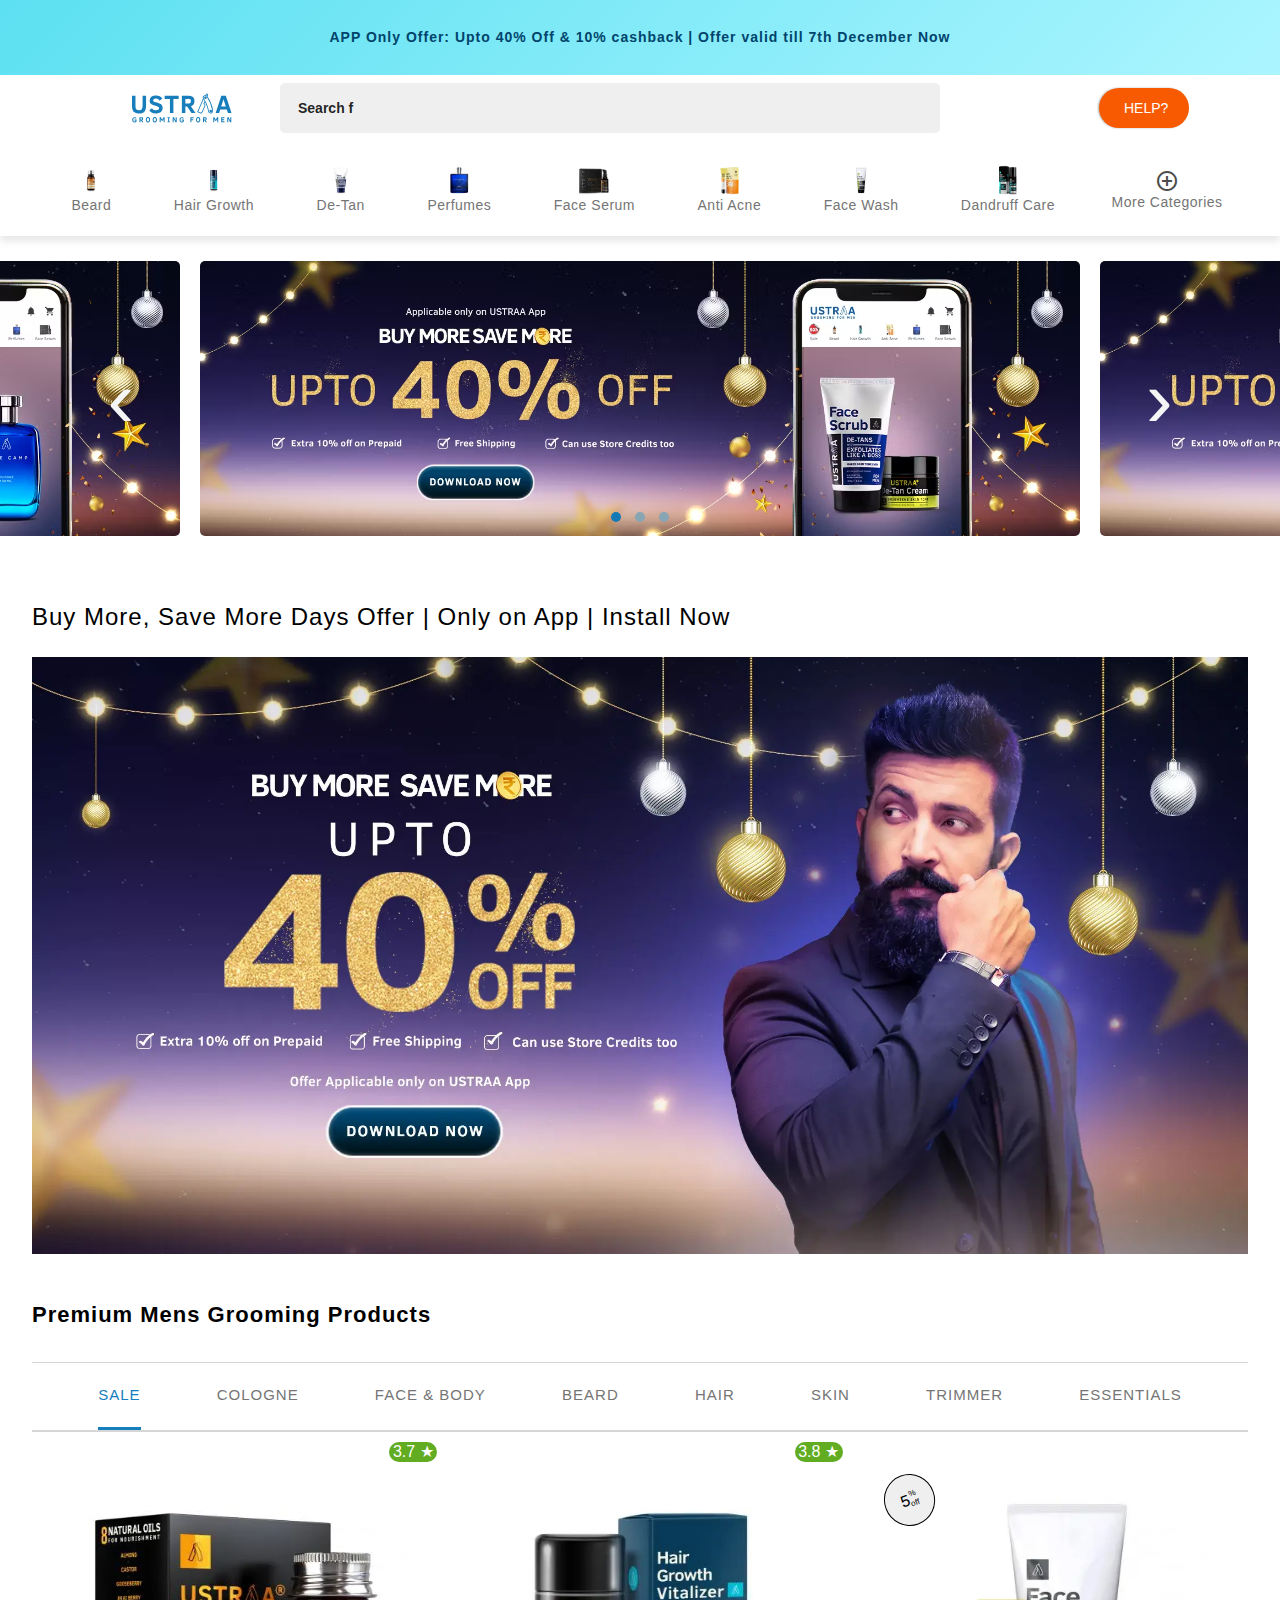
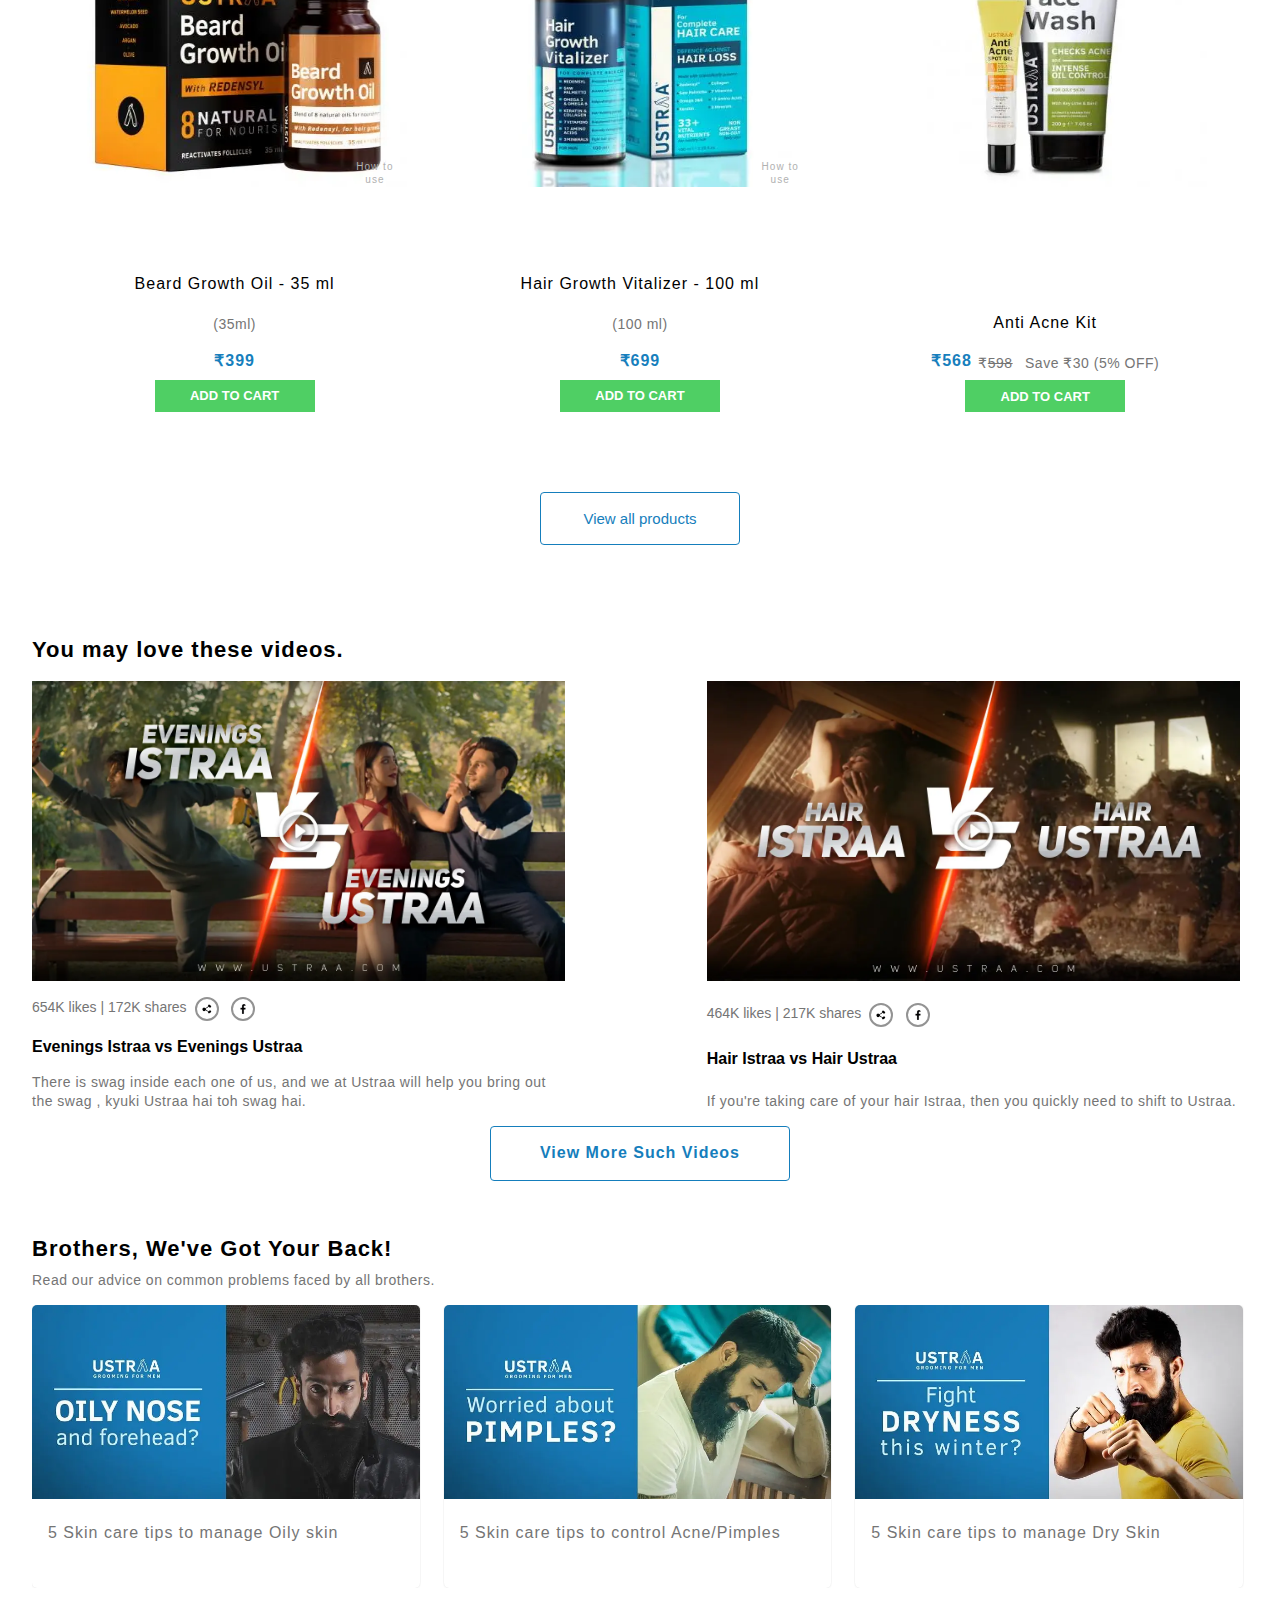
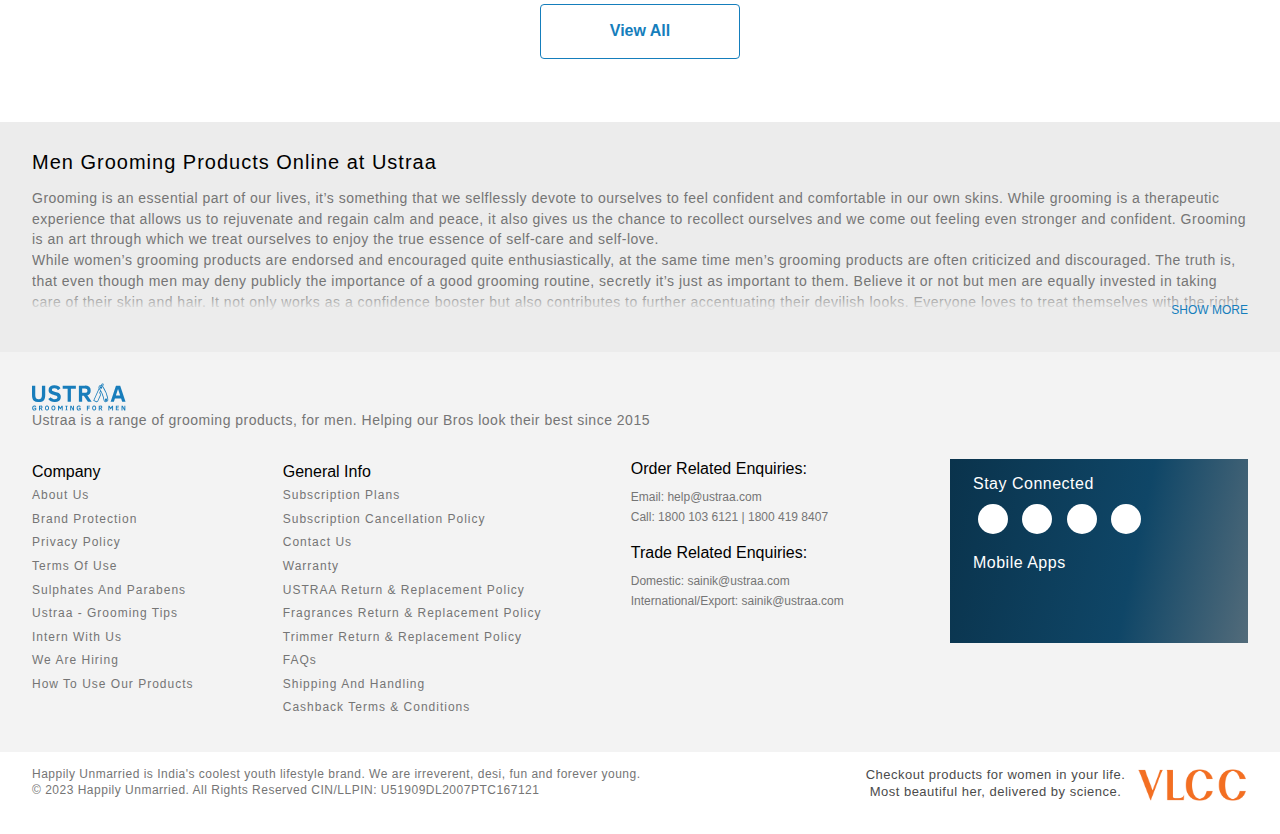
==== index.html @ f22606be "first commit" ====
<!DOCTYPE html>
<html lang="en">

<head>
  <meta charset="UTF-8">
  <meta name="viewport" content="width=device-width, initial-scale=1.0">
  <link rel="stylesheet" href="./dist/output.css">
  <link rel="stylesheet" href="./src/input.css">
  <!-- TITLE -->
  <title>Men's Grooming Products - Beauty Products For Guys Online in India | Ustraa</title>

  <!-- GOOGLE ICONS -->
  <link rel="stylesheet"
    href="https://fonts.googleapis.com/css2?family=Material+Symbols+Outlined:opsz,wght,FILL,GRAD@24,400,1,0" />
  <link href="https://fonts.googleapis.com/icon?family=Material+Icons" rel="stylesheet">
  <link rel="preconnect" href="https://fonts.googleapis.com">
  <link rel="preconnect" href="https://fonts.gstatic.com" crossorigin>
  <!-- OTHER ICONS -->
  <link rel="stylesheet" href="https://cdnjs.cloudflare.com/ajax/libs/font-awesome/6.5.1/css/all.min.css"
    integrity="sha512-DTOQO9RWCH3ppGqcWaEA1BIZOC6xxalwEsw9c2QQeAIftl+Vegovlnee1c9QX4TctnWMn13TZye+giMm8e2LwA=="
    crossorigin="anonymous" referrerpolicy="no-referrer" />
  <link href="https://fonts.googleapis.com/icon?family=Material+Icons" rel="stylesheet" />

  <!-- GOOGLE FONTS -->
  <link
    href="https://fonts.googleapis.com/css2?family=Inter:wght@200;400&family=Kdam+Thmor+Pro&family=Roboto+Slab&display=swap"
    rel="stylesheet">
  <link rel="stylesheet"
    href="https://fonts.googleapis.com/css2?family=Material+Symbols+Outlined:opsz,wght,FILL,GRAD@24,400,1,0" />

  <!-- Animate CDN -->
  <link rel="stylesheet" href="https://cdnjs.cloudflare.com/ajax/libs/animate.css/4.1.1/animate.min.css" />
  <script src="https://unpkg.com/aos@2.3.1/dist/aos.js"></script>

  <!-- TAILWIND CDN -->
  <script src="https://cdn.tailwindcss.com"></script>

  <!-- OWL CAROUSEL CDN -->
  <link rel="stylesheet" href="https://cdnjs.cloudflare.com/ajax/libs/OwlCarousel2/2.3.4/assets/owl.carousel.min.css"
    integrity="sha512-tS3S5qG0BlhnQROyJXvNjeEM4UpMXHrQfTGmbQ1gKmelCxlSEBUaxhRBj/EFTzpbP4RVSrpEikbmdJobCvhE3g=="
    crossorigin="anonymous" referrerpolicy="no-referrer" />
  <link rel="stylesheet"
    href="https://cdnjs.cloudflare.com/ajax/libs/OwlCarousel2/2.3.4/assets/owl.theme.default.min.css"
    integrity="sha512-sMXtMNL1zRzolHYKEujM2AqCLUR9F2C4/05cdbxjjLSRvMQIciEPCQZo++nk7go3BtSuK9kfa/s+a4f4i5pLkw=="
    crossorigin="anonymous" referrerpolicy="no-referrer" />

  <!-- SCRIPT FOR SEARCHBAR TYPING EFFECT -->
  <script src="./js/ruchika_script.js"></script>

  <!-- Ruchika NavBar CSS -->
  <link rel="stylesheet" href="ruchika-search.css">

  <!-- Mohammed CSS -->
  <link rel="stylesheet" href="css/ustraa_mohammed.css">

  <!-- Surbhi CSS -->
  <link rel="stylesheet" href="surbhi/surbhi-style.css">

  <!-- Ruchika CSS -->
  <link rel="stylesheet" href="css/ruchika.css">


  <!-- RUCHIKA SEARCHBAR SCRIPT -->
  <script src="ruchika_script.js"></script>
  <style>
    html {
      scroll-behavior: smooth;
      overflow-y: auto;
      overflow-x: hidden;
      -ms-overflow-style: none;
      /* Internet Explorer 10+ */
      scrollbar-width: none;
    }

    html::-webkit-scrollbar {
      display: none;
      /* Safari and Chrome */
    }

    /* body {
      font-family: 'Clear Sans', 'Helvetica Neue', Helvetica, Arial, sans-serif;
      font-family: 'Helvetica Neue', Helvetica, Arial, sans-serif !important;
      line-height: 1.3;
    }

    h1,
    h2,
    h3,
    a {
      letter-spacing: 1px !important;
    }

    p {
      font-size: 14px;
      color: #757575 !important;
      letter-spacing: 0.5px !important;
    }

    button,
    a {
      cursor: pointer !important;
    }

    .container {
      max-width: 76em !important;
      margin: auto auto !important;
    } */

    section {
      padding: 15px 0 !important;
      /* min-height: 18.75em !important; */
    }

    footer {
      background-color: #f3f3f3;
    }
  </style>
</head>

<body>

  <!-- TOP BLUE SECTION -->
  <header class="blue-section sticky top-0 z-50">
    <div class="blue-sec-part-1">
      <a href="https://play.google.com/store/apps/details?id=com.happilyunmarried.hum&showAllReviews=true&pli=1"
        target="_blank">
        APP Only Offer: Upto 40% Off & 10% cashback | Offer valid till 7th December Now
      </a>
    </div>

    <!-- RUCHIKA INPUT SearchBar -->
    <div class="searchbar">
      <div class="searchbar_center">
        <div class="menuAndLogo">
          <i class="ruchi_hamburger fa-solid fa-bars"></i>
          <img src="images/USTRAA-logo.svg" alt="" width="100px">
        </div>

        <div class="input-search-max search center">
          <form class="desktop_search" action="">
            <div class="search_input_group">
              <i class="fa-solid fa-magnifying-glass"></i>
              <input class="search_input_box" type="search" placeholder="">
            </div>
          </form>
        </div>

        <div class="icons_right">
          <i class="fa-solid fa-cart-shopping"></i>
          <i class="fa-solid fa-circle-user"></i>
          <button class="helpBtn min-none">HELP?</button>
          <i class="fa-solid fa-bell"></i>
        </div>
      </div>
    </div>

  </header>

  <!-- MOHAMMED TOP NAVBAR -->
  <section class="top-navbar" style="border: none; box-shadow: 0px 5px 8px rgba(0, 0, 0, 0.1);">
    <div class="top-navbar-container">
      <!-- NAV BOX 1 -->
      <button class="top-nav-btn">
        <a href="prateek1-beard.html">
          <img src="images/icon-bg/top-nav-icon-1.webp" alt="" width="30px" height="30px">
          <p>Beard</p>
        </a>
      </button>
      <!-- NAV BOX 2 -->
      <button class="top-nav-btn">
        <a href="#">
          <img src="images/icon-bg/top-nav-icon-2.webp" alt="" width="30px" height="30px">
          <p>Hair Growth</p>
        </a>
      </button>
      <!-- NAV BOX 3 -->
      <button class="top-nav-btn">
        <a href="#">
          <img src="images/icon-bg/top-nav-icon-3.webp" alt="" width="30px" height="30px">
          <p>De-Tan</p>
        </a>
      </button>
      <!-- NAV BOX 4 -->
      <button class="top-nav-btn">
        <a href="#">
          <img src="images/icon-bg/top-nav-icon-4.png" alt="" width="30px" height="30px" class="">
          <p>Perfumes</p>
        </a>
      </button>
      <!-- NAV BOX 5 -->
      <button class="top-nav-btn">
        <a href="#">
          <img src="images/icon-bg/top-nav-icon-5.webp" alt="" width="30px" height="30px" class="">
          <p>Face Serum</p>
        </a>
      </button>
      <!-- NAV BOX 6 -->
      <button class="top-nav-btn">
        <a href="#">
          <img src="images/icon-bg/top-nav-icon-6.png" alt="" width="30px" height="30px" class="">
          <p>Anti Acne</p>
        </a>
      </button>
      <!-- NAV BOX 7 -->
      <button class="top-nav-btn">
        <a href="prateek2-faceWash.html">
          <img src="images/icon-bg/top-nav-icon-7.webp" alt="" width="30px" height="30px" class="">
          <p>Face Wash</p>
        </a>
      </button>
      <!-- NAV BOX 8 -->
      <button class="top-nav-btn">
        <a href="prateek3-dandruff.html">
          <img src="images/icon-bg/top-nav-icon-8.png" alt="" width="30px" height="30px" class="">
          <p>Dandruff Care</p>
        </a>
      </button>
      <!-- NAV BOX 9 -->
      <div class="top-nav-btn">
        <span class="material-symbols-outlined" style="color: #4d4d4d !important;">
          add_circle
        </span>
        <p class="top-nav-more text-center">More Categories</p>
      </div>
    </div>

  </section>

  <!-- RUCHIKA SLIDER SECTION -->
  <section class="slider_outer_container">
    <div class="owl-carousel owl-theme owl-loaded">
      <div class="owl-stage-outer">
        <div class="owl-stage">
          <div class="owl-item"><a href="offer.html"><img id="home_slide1" src="assets/desktop-banner-1.png" alt=""></a>
          </div>
          <div class="owl-item"><a href="offer.html"><img id="home_slide2" src="assets/desktop-banner-2.png" alt=""></a>
          </div>
          <div class="owl-item"><a href="offer.html"><img id="home_slide3" src="assets/desktop-banner-3.png" alt=""></a>
          </div>
        </div>
      </div>
      <div class="owl-prev"></div>
      <div class="owl-next"></div>
    </div>
  </section>
  <!-- SLIDER SECTION ENDS -->

  <!-- MOHAMMED BUY MORE & SAVE MORE SECTION WITH IMAGE -->
  <section>
    <div class="container">
      <h2 class="text-left" style="font-size: 24px !important; font-weight: 500; padding: 25px 0px 25px 0px;">Buy More,
        Save More Days Offer | Only on App | Install Now</h2>
      <img src="images/background/web.middle-image.png" alt="" class="min-none">
      <img src="images/background/mustach-image-middle.png" alt="" class="large-none">
    </div>
  </section>
  <!-- MOHAMMED BUY MORE & SAVE MORE SECTION WITH IMAGE -->

  <!-- SURBHI SECTION STARTS -->
  <!-- SURBHI FLEX SECTION -->
  <header class="px-2 py-8">
    <div class="surbhi-herobar">
      <h1>Premium Mens Grooming Products</h1>
    </div>
  </header>

  <!-- SURBHI NAVBAR -->
  <div class="surbhi-nav">
    <div class="sn">
      <nav>
        <a class="main-sale" onclick="showContent('sale-content',this)">SALE</a>
        <a onclick="showContent('cologne-content',this)">COLOGNE</a>
        <a onclick="showContent('fandb-content',this)">FACE & BODY</a>
        <a onclick="showContent('beard-content',this)">BEARD</a>
        <a onclick="showContent('hair-content',this)">HAIR</a>
        <a onclick="showContent('skin-content',this)">SKIN</a>
        <a onclick="showContent('trimmer-content',this)">TRIMMER</a>
        <a onclick="showContent('essentials-content',this)">ESSENTIALS</a>
      </nav>
    </div>
  </div>

  <!-- SURBHI MIDDLE PRODUCTS BOXES STARTS -->
  <div id="sale-content" class="container-items active12">
    <div class="all-item-details">
      <div class="item-details">
        <div class="image-container">
          <button class="rating">3.7 &#9733;</button>
          <div class="img-flex">
            <div class="image">
              <img src="./surbhi/assets/Beard-growth.webp" alt="" />
            </div>
            <button class="you-tube-button button-div open-popup-btn" tabindex="0" type="button">
              <a href="#popup">
                <div>
                  <span
                    style="height: 100%; width: 100%; position: absolute; top: 0px; left: 0px; overflow: hidden; pointer-events: none; z-index: 1;">
                  </span><i class="fa-brands fa-youtube" style="color: #b1b1b1; font-size:20px" aria-hidden="true"></i>
                  <br />
                  <span class="icon-text">How to use</span>
                </div>
              </a>
            </button>
          </div>
        </div>
        <div class="image-detail-container">
          <div class="image-detail">
            <div>
              <a href="#beard">Beard Growth Oil - 35 ml</a>
            </div>
            <div>
              <div>
                <p>(35ml)</p>
              </div>
              <div>
                <h2>&#x20B9;399</h2>
              </div>
              <button>
                <span>ADD TO CART</span>
              </button>
            </div>
          </div>
        </div>
      </div>
      <div class="item-details">
        <div class="image-container">
          <button class="rating">3.8 &#9733;</button>
          <div class="img-flex">
            <div class="image">
              <img src="./surbhi/assets/vitalizer.webp" alt="" />
            </div>
            <button class="you-tube-button button-div open-popup-btn" tabindex="0" type="button">
              <a href="#vitalizer-popup">
                <div>
                  <span
                    style="height: 100%; width: 100%; position: absolute; top: 0px; left: 0px; overflow: hidden; pointer-events: none; z-index: 1;">
                  </span><i class="fa-brands fa-youtube" style="color: #b1b1b1; font-size:20px" aria-hidden="true"></i>
                  <br />
                  <span class="icon-text">How to use</span>
                </div>
              </a>
            </button>
          </div>
        </div>
        <div class="image-detail-container">
          <div class="image-detail">
            <div>
              <a href="#beard">Hair Growth Vitalizer - 100 ml</a>
            </div>
            <div>
              <div>
                <p>(100 ml)</p>
              </div>
              <div>
                <h2>&#x20B9;699</h2>
              </div>
              <button>
                <span>ADD TO CART</span>
              </button>
            </div>
          </div>
        </div>
      </div>
      <div class="item-details">
        <div class="image-container">
          <button class="rating" style="color: transparent; background-color: transparent;">;</button>
          <div class="img-flex" style="display: flex; flex-direction: column; height: 350px;">
            <button class="off-rate">
              <span style="display: flex;padding:10px 0;font-weight: 500; justify-content: center; "> 5 <span
                  style="font-size: 8px">&#37;<br /> off</span></span>
            </button>
            <div class="image" style="width: 80%;">
              <img src="./surbhi/assets/Face-wash.webp" alt="" />
            </div>
          </div>
        </div>
        <div class="image-detail-container">
          <div class="image-detail">
            <div>
              <div class="space">
                <div>
                  <a href="#beard">Anti Acne Kit</a>
                </div>
                <div class="offer-section">
                  <h2>&#x20B9;<span style="padding-right: 0.4rem;">568</span></h2>
                  <p>
                    &#x20B9;<span style="text-decoration: line-through">598</span>
                    <span style="padding-left: 0.5rem"> Save ₹30 (5% OFF)</span>
                  </p>
                </div>
              </div>
              <button>
                <span>ADD TO CART</span>
              </button>
            </div>
          </div>
        </div>
      </div>
    </div>
  </div>
  <div id="cologne-content" class="container-items ">
    <div class="all-item-details">
      <div class="item-details">
        <div class="image-container">
          <button class="rating">3.7 &#9733;</button>
          <div class="img-flex">
            <div class="image">
              <img src="./surbhi/assets/base-camp-cologne_image-1.jpg" alt="" />
            </div>
          </div>
        </div>
        <div class="image-detail-container">
          <div class="image-detail">
            <div>
              <a href="#beard">Base Camp Cologne - 100 ml - Perfume for Men</a>
            </div>
            <div>
              <div>
                <p>(100ml)</p>
              </div>
              <div>
                <h2>&#x20B9;899</h2>
              </div>
              <button>
                <span>ADD TO CART</span>
              </button>
            </div>
          </div>
        </div>
      </div>
      <div class="item-details">
        <div class="image-container">
          <button class="rating">3.8 &#9733;</button>
          <div class="img-flex">
            <div class="image">
              <img src="./surbhi/assets/base-camp-cologne_image-2.jpg" alt="" />
            </div>
          </div>
        </div>
        <div class="image-detail-container">
          <div class="image-detail">
            <div>
              <a href="#beard">Scuba Cologne - 100 ml - Perfume for Men</a>
            </div>
            <div>
              <div>
                <p>(100 ml)</p>
              </div>
              <div>
                <h2>&#x20B9;899</h2>
              </div>
              <button>
                <span>ADD TO CART</span>
              </button>
            </div>
          </div>
        </div>
      </div>
      <div class="item-details">
        <div class="image-container">
          <button class="rating">3.8 &#9733;</button>
          <div class="img-flex">
            <div class="image">
              <img src="./surbhi/assets/base-camp-cologne_image-3.jpg" alt="" />
            </div>
          </div>
        </div>
        <div class="image-detail-container">
          <div class="image-detail">
            <div>
              <a href="#beard">Ammunition Cologne - 100 ml - Perfume for Men</a>
            </div>
            <div>
              <div>
                <p>(100 ml)</p>
              </div>
              <div>
                <h2>&#x20B9;899</h2>
              </div>
              <button>
                <span>ADD TO CART</span>
              </button>
            </div>
          </div>
        </div>
      </div>
    </div>
  </div>
  <div id="fandb-content" class="container-items ">
    <div class="all-item-details">
      <div class="item-details">
        <div class="image-container">
          <button class="rating">3.7 &#9733;</button>
          <div class="img-flex">
            <div class="image">
              <img src="./surbhi/assets/fandb-1.jpg" alt="" />
            </div>
          </div>
        </div>
        <div class="image-detail-container">
          <div class="image-detail">
            <div>
              <a href="#beard">Anti-Acne Spot Gel with Neem & Vitamin B3 - 15ml</a>
            </div>
            <div>
              <div>
                <p>(15ml)</p>
              </div>
              <div>
                <h2>&#x20B9;199</h2>
              </div>
              <button>
                <span>ADD TO CART</span>
              </button>
            </div>
          </div>
        </div>
      </div>
      <div class="item-details">
        <div class="image-container">
          <button class="rating">3.8 &#9733;</button>
          <div class="img-flex">
            <div class="image">
              <img src="./surbhi/assets/fandb-2.jpg" alt="" />
            </div>
          </div>
        </div>
        <div class="image-detail-container">
          <div class="image-detail">
            <div>
              <a href="#beard">De-Tan Cream for Men</a>
            </div>
            <div>
              <div>
                <p>(50 gm)</p>
              </div>
              <div>
                <h2>&#x20B9;250</h2>
              </div>
              <button>
                <span>ADD TO CART</span>
              </button>
            </div>
          </div>
        </div>
      </div>
      <div class="item-details">
        <div class="image-container">
          <button class="rating">3.8 &#9733;</button>
          <div class="img-flex">
            <div class="image">
              <img src="./surbhi/assets/fandb-3.jpg" alt="" />
            </div>
          </div>
        </div>
        <div class="image-detail-container">
          <div class="image-detail">
            <div>
              <a href="#beard">Power Face Wash Energize and De-Tan - 200g</a>
            </div>
            <div>
              <div>
                <p>(200 gm)</p>
              </div>
              <div>
                <h2>&#x20B9;450</h2>
              </div>
              <button>
                <span>ADD TO CART</span>
              </button>
            </div>
          </div>
        </div>
      </div>
    </div>
  </div>
  <div id="beard-content" class="container-items ">
    <div class="all-item-details">
      <div class="item-details">
        <div class="image-container">
          <button class="rating">3.7 &#9733;</button>
          <div class="img-flex">
            <div class="image">
              <img src="./surbhi/assets/Beard-growth.webp" alt="" />
            </div>
            <button class="you-tube-button button-div open-popup-btn" tabindex="0" type="button">
              <a href="#popup">
                <div>
                  <span
                    style="height: 100%; width: 100%; position: absolute; top: 0px; left: 0px; overflow: hidden; pointer-events: none; z-index: 1;">
                  </span><i class="fa-brands fa-youtube" style="color: #b1b1b1; font-size:20px" aria-hidden="true"></i>
                  <br />
                  <span class="icon-text">How to use</span>
                </div>
              </a>
            </button>
          </div>
        </div>
        <div class="image-detail-container">
          <div class="image-detail">
            <div>
              <a href="#beard">Beard Growth Oil - 35 ml</a>
            </div>
            <div>
              <div>
                <p>(35ml)</p>
              </div>
              <div>
                <h2>&#x20B9;399</h2>
              </div>
              <button>
                <span>ADD TO CART</span>
              </button>
            </div>
          </div>
        </div>
      </div>
      <div class="item-details">
        <div class="image-container">
          <button class="rating">3.8 &#9733;</button>
          <div class="img-flex">
            <div class="image">
              <img src="./surbhi/assets/beard-2.jpg" alt="" />
            </div>
          </div>
        </div>
        <div class="image-detail-container">
          <div class="image-detail">
            <div>
              <a href="#beard">Beard Growth Oil- Advanced - 60 ml</a>
            </div>
            <div>
              <div>
                <p>(60 ml)</p>
              </div>
              <div>
                <h2>&#x20B9;699</h2>
              </div>
              <button>
                <span>ADD TO CART</span>
              </button>
            </div>
          </div>
        </div>
      </div>
      <div class="item-details">
        <div class="image-container">
          <button class="rating">3.8 &#9733;</button>
          <div class="img-flex">
            <div class="image">
              <img src="./surbhi/assets/beard-3.jpg" alt="" />
            </div>
            <button class="you-tube-button button-div open-popup-btn" tabindex="0" type="button">
              <a href="#softener">
                <div>
                  <span
                    style="height: 100%; width: 100%; position: absolute; top: 0px; left: 0px; overflow: hidden; pointer-events: none; z-index: 1;">
                  </span><i class="fa-brands fa-youtube" style="color: #b1b1b1; font-size:20px" aria-hidden="true"></i>
                  <br />
                  <span class="icon-text">How to use</span>
                </div>
              </a>
            </button>
          </div>
        </div>
        <div class="image-detail-container">
          <div class="image-detail">
            <div>
              <a href="#beard">Beard Softener Woody - 100g</a>
            </div>
            <div>
              <div>
                <p>(100 gm)</p>
              </div>
              <div>
                <h2>&#x20B9;450</h2>
              </div>
              <button>
                <span>ADD TO CART</span>
              </button>
            </div>
          </div>
        </div>
      </div>
    </div>
  </div>
  <div id="hair-content" class="container-items ">
    <div class="all-item-details">
      <div class="item-details">
        <div class="image-container">
          <button class="rating">3.7 &#9733;</button>
          <div class="img-flex">
            <div class="image">
              <img src="./surbhi/assets/vitalizer.webp" alt="" />
            </div>
            <button class="you-tube-button button-div open-popup-btn" tabindex="0" type="button">
              <a href="#vitalizer-popup">
                <div>
                  <span
                    style="height: 100%; width: 100%; position: absolute; top: 0px; left: 0px; overflow: hidden; pointer-events: none; z-index: 1;">
                  </span><i class="fa-brands fa-youtube" style="color: #b1b1b1; font-size:20px" aria-hidden="true"></i>
                  <br />
                  <span class="icon-text">How to use</span>
                </div>
              </a>
            </button>
          </div>
        </div>
        <div class="image-detail-container">
          <div class="image-detail">
            <div>
              <a href="#beard">Hair Growth Vitalizer - 100 ml</a>
            </div>
            <div>
              <div>
                <p>(35ml)</p>
              </div>
              <div>
                <h2>&#x20B9;399</h2>
              </div>
              <button>
                <span>ADD TO CART</span>
              </button>
            </div>
          </div>
        </div>
      </div>
      <div class="item-details">
        <div class="image-container">
          <button class="rating">3.8 &#9733;</button>
          <div class="img-flex">
            <div class="image">
              <img src="./surbhi/assets/hair-2.jpg" alt="" />
            </div>
          </div>
        </div>
        <div class="image-detail-container">
          <div class="image-detail">
            <div>
              <a href="#beard">Anti Hair Fall Shampoo with Apple Cider Vinegar - 250ml</a>
            </div>
            <div>
              <div>
                <p>(250 ml)</p>
              </div>
              <div>
                <h2>&#x20B9;349</h2>
              </div>
              <button>
                <span>ADD TO CART</span>
              </button>
            </div>
          </div>
        </div>
      </div>
      <div class="item-details">
        <div class="image-container">
          <button class="rating">3.8 &#9733;</button>
          <div class="img-flex">
            <div class="image">
              <img src="./surbhi/assets/hair-3.jpg" alt="" />
            </div>
          </div>
        </div>
        <div class="image-detail-container">
          <div class="image-detail">
            <div>
              <a href="#beard">Hair Growth Cream - 100g</a>
            </div>
            <div>
              <div>
                <p>(100 g)</p>
              </div>
              <div>
                <h2>&#x20B9;349</h2>
              </div>
              <button>
                <span>ADD TO CART</span>
              </button>
            </div>
          </div>
        </div>
      </div>
    </div>
  </div>
  <div id="skin-content" class="container-items ">
    <div class="all-item-details">
      <div class="item-details">
        <div class="image-container">
          <button class="rating">3.7 &#9733;</button>
          <div class="img-flex">
            <div class="image">
              <img src="./surbhi/assets/fandb-1.jpg" alt="" />
            </div>
          </div>
        </div>
        <div class="image-detail-container">
          <div class="image-detail">
            <div>
              <a href="#beard">Anti-Acne Spot Gel with Neem & Vitamin B3 - 15ml</a>
            </div>
            <div>
              <div>
                <p>(15ml)</p>
              </div>
              <div>
                <h2>&#x20B9;199</h2>
              </div>
              <button>
                <span>ADD TO CART</span>
              </button>
            </div>
          </div>
        </div>
      </div>
      <div class="item-details">
        <div class="image-container">
          <button class="rating">3.8 &#9733;</button>
          <div class="img-flex">
            <div class="image">
              <img src="./surbhi/assets/fandb-2.jpg" alt="" />
            </div>
          </div>
        </div>
        <div class="image-detail-container">
          <div class="image-detail">
            <div>
              <a href="#beard">De-Tan Cream for Men</a>
            </div>
            <div>
              <div>
                <p>(50 gm)</p>
              </div>
              <div>
                <h2>&#x20B9;250</h2>
              </div>
              <button>
                <span>ADD TO CART</span>
              </button>
            </div>
          </div>
        </div>
      </div>
      <div class="item-details">
        <div class="image-container">
          <button class="rating">3.8 &#9733;</button>
          <div class="img-flex">
            <div class="image">
              <img src="./surbhi/assets/Face-wash.webp" alt="" />
            </div>
          </div>
        </div>
        <div class="image-detail-container">
          <div class="image-detail">
            <div>
              <a href="#beard">Anti Acne Kit</a>
            </div>
            <div>
              <div class="offer-section">
                <h2>&#x20B9;<span style="padding-right: 0.4rem">568</span></h2>
                <p>
                  &#x20B9;<span style="text-decoration: line-through">598</span>
                  <span style="padding-left: 0.5rem"> Save ₹30 (5% OFF)</span>
                </p>
              </div>
              <button>
                <span>ADD TO CART</span>
              </button>
            </div>
          </div>
        </div>
      </div>
    </div>
  </div>
  <div id="trimmer-content" class="container-items ">
    <div class="all-item-details">
      <div class="item-details">
        <div class="image-container">
          <button class="rating">3.7 &#9733;</button>
          <div class="img-flex">
            <div class="image">
              <img src="./surbhi/assets/ustraa-chrome-trimmer-1.jpg" alt="" />
            </div>
            <button class="you-tube-button button-div open-popup-btn" tabindex="0" type="button">
              <a href="#trimmer">
                <div>
                  <span
                    style="height: 100%; width: 100%; position: absolute; top: 0px; left: 0px; overflow: hidden; pointer-events: none; z-index: 1;">
                  </span><i class="fa-brands fa-youtube" style="color: #b1b1b1; font-size:20px" aria-hidden="true"></i>
                  <br />
                  <span class="icon-text">How to use</span>
                </div>
              </a>
            </button>
          </div>
        </div>
        <div class="image-detail-container">
          <div class="image-detail">
            <div>
              <a href="#beard">Ustraa Chrome - Lithium Powered Beard Trimmer</a>
            </div>
            <div>
              <!-- <p>(35ml)</p> -->
              <div>
                <h2>&#x20B9;2899</h2>
              </div>
              <button>
                <span>ADD TO CART</span>
              </button>
            </div>
          </div>
        </div>
      </div>
      <div class="item-details">
        <div class="image-container">
          <button class="rating">3.8 &#9733;</button>
          <div class="img-flex">
            <div class="image">
              <img src="./surbhi/assets/ustraa-chrome-trimmer-2.jpg" alt="" />
            </div>
          </div>
        </div>
        <div class="image-detail-container">
          <div class="image-detail">
            <div>
              <a href="#beard">Growth & Grooming Kit</a>
            </div>
            <div>
              <!-- <p>(100 ml)</p> -->
              <div>
                <h2>&#x20B9;3133</h2>
              </div>
              <button>
                <span>ADD TO CART</span>
              </button>
            </div>
          </div>
        </div>
      </div>
      <div class="item-details">
        <div class="image-container">
          <button class="rating">3.8 &#9733;</button>
          <div class="img-flex">
            <div class="image">
              <img src="./surbhi/assets/ustraa-chrome-trimmer-3.jpg" alt="" />
            </div>
          </div>
        </div>
        <div class="image-detail-container">
          <div class="image-detail">
            <div>
              <a href="#beard">Ayurvedic Hair Oil & Chrome - Lithium Powered Beard Trimmer</a>
            </div>
            <div>
              <!-- <p>(100 ml)</p> -->
              <div>
                <h2>&#x20B9;3322</h2>
              </div>
              <button>
                <span>ADD TO CART</span>
              </button>
            </div>
          </div>
        </div>
      </div>
    </div>
  </div>
  <div id="essentials-content" class="container-items ">
    <div class="all-item-details">
      <div class="item-details">
        <div class="image-container">
          <button class="rating">3.7 &#9733;</button>
          <div class="img-flex">
            <div class="image">
              <img src="./surbhi/assets/Beard-growth.webp" alt="" />
            </div>
            <button class="you-tube-button button-div open-popup-btn" tabindex="0" type="button">
              <a href="#popup">
                <div>
                  <span
                    style="height: 100%; width: 100%; position: absolute; top: 0px; left: 0px; overflow: hidden; pointer-events: none; z-index: 1;">
                  </span><i class="fa-brands fa-youtube" style="color: #b1b1b1; font-size:20px" aria-hidden="true"></i>
                  <br />
                  <span class="icon-text">How to use</span>
                </div>
              </a>
            </button>
          </div>
        </div>
        <div class="image-detail-container">
          <div class="image-detail">
            <div>
              <a href="#beard">Beard Growth Oil - 35 ml</a>
            </div>
            <div>
              <div>
                <p>(35ml)</p>
              </div>
              <div>
                <h2>&#x20B9;399</h2>
              </div>
              <button>
                <span>ADD TO CART</span>
              </button>
            </div>
          </div>
        </div>
      </div>
      <div class="item-details">
        <div class="image-container">
          <button class="rating">3.8 &#9733;</button>
          <div class="img-flex">
            <div class="image">
              <img src="./surbhi/assets/vitalizer.webp" alt="" />
            </div>
            <button class="you-tube-button button-div open-popup-btn" tabindex="0" type="button">
              <a href="#vitalizer-popup">
                <div>
                  <span
                    style="height: 100%; width: 100%; position: absolute; top: 0px; left: 0px; overflow: hidden; pointer-events: none; z-index: 1;">
                  </span><i class="fa-brands fa-youtube" style="color: #b1b1b1; font-size:20px" aria-hidden="true"></i>
                  <br />
                  <span class="icon-text">How to use</span>
                </div>
              </a>
            </button>
          </div>
        </div>
        <div class="image-detail-container">
          <div class="image-detail">
            <div>
              <a href="#beard">Hair Growth Vitalizer - 100 ml</a>
            </div>
            <div>
              <div>
                <p>(100 ml)</p>
              </div>
              <div>
                <h2>&#x20B9;699</h2>
              </div>
              <button>
                <span>ADD TO CART</span>
              </button>
            </div>
          </div>
        </div>
      </div>
      <div class="item-details">
        <div class="image-container">
          <button class="rating" style="color: transparent; background-color: transparent;">;</button>

          <div class="img-flex" style="display: flex; flex-direction: column; height: 350px;">
            <button class="off-rate">
              <span style="display: flex;padding:10px 0;font-weight: 500; justify-content: center; "> 5 <span
                  style="font-size: 8px">&#37;<br /> off</span></span>
            </button>
            <div class="image" style="width: 80%;">
              <img src="./surbhi/assets/Face-wash.webp" alt="" />
            </div>
          </div>
        </div>
        <div class="image-detail-container">
          <div class="image-detail">
            <div class="space">
              <div>
                <a href="#beard">Anti Acne Kit</a>
              </div>
              <div class="offer-section">
                <h2>&#x20B9;<span style="padding-right: 0.4rem;">568</span></h2>
                <p>
                  &#x20B9;<span style="text-decoration: line-through">598</span>
                  <span style="padding-left: 0.5rem"> Save ₹30 (5% OFF)</span>
                </p>
              </div>
            </div>
            <button>
              <span>ADD TO CART</span>
            </button>
          </div>
        </div>
      </div>
    </div>
  </div>
  <!-- </div> -->
  <a class="products" href="./products">
    <div class="prodb">
      <div class="products-button" data-reactid="774">
        <a href="all-products-c.html">
          <button class="product-button-prop" data-reactid="775">View all products</button>
        </a>
      </div>
    </div>
  </a>
  <div id="popup" class="popup-container">
    <div class="popup">
      <span class="close-icon"><a href="#"><i class="fa-solid fa-circle-xmark" style="color: #757575;"></i></a></span>
      <div class="video-details-container">
        <div class="video">
          <iframe width="853" height="480" src="https://www.youtube.com/embed/iov_YimrXIo"
            title="How to use USTRAA BEARD GROWTH OIL"
            allow="accelerometer; autoplay; clipboard-write; encrypted-media; gyroscope; picture-in-picture; web-share"
            allowfullscreen></iframe>
        </div>
        <div class="video-details">
          <div class="product-name">
            <p>Beard-growth oil - 35 ml</p>
            <br />
            <p style="font-size: 13px; margin-top: -1rem;"><b>&#x20B9;568</b></p>
          </div>
          <div id="add-pro" class="add-product">
            <button>
              <span>ADD TO CART</span>
            </button>
          </div>
        </div>
      </div>
    </div>
  </div>
  <div id="vitalizer-popup" class="popup-container">
    <div class="popup">
      <span class="close-icon"><a href="#"><i class="fa-solid fa-circle-xmark" style="color: #757575;"></i></a></span>
      <div class="video-details-container">
        <div class="video">
          <iframe width="853" height="480" src="https://www.youtube.com/embed/giJ55_-Va6I"
            title="How To Use Hair Growth Vitalizer | Boosts Hair Growth, Reduces Hair Fall, Delays Greying | USTRAA"
            frameborder="0"
            allow="accelerometer; autoplay; clipboard-write; encrypted-media; gyroscope; picture-in-picture; web-share"
            allowfullscreen></iframe>
        </div>
        <div class="video-details">
          <div class="product-name">
            <p>Hair Growth Vitalizer - 100 ml</p>
            <br />
            <p style="font-size: 13px; margin-top: -1rem;"><b>&#x20B9;699</b></p>
          </div>
          <div id="add-pro" class="add-product">
            <button>
              <span>ADD TO CART</span>
            </button>
          </div>
        </div>
      </div>
    </div>
  </div>
  <div id="softener" class="popup-container">
    <div class="popup">
      <span class="close-icon"><a href="#"><i class="fa-solid fa-circle-xmark" style="color: #757575;"></i></a></span>
      <div class="video-details-container">
        <div class="video">
          <iframe width="853" height="480" src="https://www.youtube.com/embed/HLbgYnwt4BQ"
            title="USTRAA Beard Softener | Soft Beards Are Hard To Forget" frameborder="0"
            allow="accelerometer; autoplay; clipboard-write; encrypted-media; gyroscope; picture-in-picture; web-share"
            allowfullscreen></iframe>
        </div>
        <div class="video-details">
          <div class="product-name">
            <p>Beard Softener Woody - 100 g</p>
            <br />
            <p style="font-size: 13px; margin-top: -1rem;"><b>&#x20B9;450</b></p>
          </div>
          <div id="add-pro" class="add-product">
            <button>
              <span>ADD TO CART</span>
            </button>
          </div>
        </div>
      </div>
    </div>
  </div>
  <div id="trimmer" class="popup-container">
    <div class="popup">
      <span class="close-icon"><a href="#"><i class="fa-solid fa-circle-xmark" style="color: #757575;"></i></a></span>
      <div class="video-details-container">
        <div class="video">
          <iframe width="853" height="480" src="https://www.youtube.com/embed/cK1G7hAJDUA"
            title="How To Trim Your Beard | USTRAA Chrome Beard Trimmer" frameborder="0"
            allow="accelerometer; autoplay; clipboard-write; encrypted-media; gyroscope; picture-in-picture; web-share"
            allowfullscreen></iframe>
        </div>
        <div class="video-details">
          <div class="product-name">
            <p>Ustraa Chrome - Lithium Powdered Beard Trimmer</p>
            <br />
            <p style="font-size: 13px; margin-top: -1rem;"><b>&#x20B9;2899</b></p>
          </div>
          <div id="add-pro" class="add-product">
            <button>
              <span>ADD TO CART</span>
            </button>
          </div>
        </div>
      </div>
    </div>
  </div>
  <script>
    function showContent(sectionId, clickedElement) {
      // Hide all content sections
      var contents = document.getElementsByClassName('container-items');
      for (var i = 0; i < contents.length; i++) {
        contents[i].classList.remove('active12');
      }

      // Show the selected content section
      var selectedContent = document.getElementById(sectionId);
      selectedContent.classList.add('active12');

      var links = document.querySelectorAll('nav a');
      links.forEach(function (link) {
        link.classList.remove('main-sale');
      });

      // Add 'active' class to the clicked link
      clickedElement.classList.add('main-sale');
    }
  </script>
  <!-- SURBHI FLEXBOX SeCTION END -->

  <!-- YOUTUBE SECTION STARTS -->
  <!-- Youtube Videos Section -->
  <section class="youtube-section">
    <div class="container">
      <div class="yt-h2 py-4">
        <h1>You may love these videos.</h1>
      </div>
      <!-- Youtube boxes Parent -->
      <div class="youtube-box-parent">
        <!-- YOUTUBE CHILD BOXES -->
        <div class="youtube-box-child">
          <div class="item-1 mb-4"><img src="assets/youtube-videos/istraavs-ustraa-1.webp" alt=""></div>
          <div class="item-2 mb-4 flex flex-row justify-between">
            <div class="item-2-child1">
              <i class="fa-regular fa-heart"></i>
              <span>654K likes | 172K shares</span>
            </div>
            <div class="item-2-child2">
              <img src="images/icon-bg/share-svg.png" alt="" width="24px">
              <img src="images/icon-bg/facebook-svg.png" alt="" width="24px">
            </div>
          </div>
          <div class="item-3 mb-4">Evenings Istraa vs Evenings Ustraa</div>
          <div class="item-4 mb-4">
            <p>There is swag inside each one of us, and we at Ustraa will help you bring out the swag , kyuki Ustraa hai
              toh swag hai.</p>
          </div>
        </div>
        <!-- <hr class="large-none"> -->
        <!-- YOUTUBE CHILD BOXES -->
        <div class="youtube-box-child">
          <div class="item-1 mb-4"><img src="assets/youtube-videos/istraavs-ustraa-2.webp" alt=""></div>
          <div class="item-2 mb-4 flex flex-row justify-between">
            <div class="item-2-child1">
              <i class="fa-regular fa-heart"></i>
              <span>464K likes | 217K shares</span>
            </div>
            <div class="item-2-child2">
              <img src="images/icon-bg/share-svg.png" alt="" width="24px">
              <img src="images/icon-bg/facebook-svg.png" alt="" width="24px">
            </div>
          </div>
          <div class="item-3 mb-4">Hair Istraa vs Hair Ustraa</div>
          <div class="item-4 mb-4">
            <p>If you're taking care of your hair Istraa, then you quickly need to shift to Ustraa.</p>
          </div>
        </div>
      </div>
      <div class="youtube-btn-view">
        <button class=""><a href="mohammed-youtube.html">View More Such Videos</a></button>
      </div>
    </div>
  </section>
  <!-- YOUTUBE SECTION ENDS -->




  <!-- Mohammed BLOG SECTION -->
  <section class="blog-section">
    <div class="container py-4">
      <!-- BLOG TITLE -->
      <div class="blog-title-h2 my-2">
        <h2>Brothers, We've Got Your Back!</h2>
      </div>
      <!-- BLOG TITLE P -->
      <div class="blog-title-p my-2">
        <p>Read our advice on common problems faced by all brothers.</p>
      </div>
      <!-- BLOG SLIDER -->
      <div class="slider my-4">

        <!-- BLOG PARENT of BOX -->
        <div class="blog-slider-section blog-sec-1">

          <!-- BLOG BOX -->
          <div class="blog-child-box">
            <div class="blog-box-img">
              <img src="images/background/blog-sec-img-1.webp" alt="blog-image-1">
            </div>
            <div class="blog-box-h2 py-6 px-4">
              <h2>5 Skin care tips to manage Oily skin</h2>
            </div>
          </div>
          <!-- BLOG BOX -->
          <div class="blog-child-box">
            <div class="blog-box-img">
              <img src="images/background/blog-sec-img-2.webp" alt="blog-image-1">
            </div>
            <div class="blog-box-h2 py-6 px-4">
              <h2>5 Skin care tips to control Acne/Pimples</h2>
            </div>
          </div>
          <!-- BLOG BOX -->
          <div class="blog-child-box">
            <div class="blog-box-img">
              <img src="images/background/blog-sec-img-3.webp" alt="blog-image-1">
            </div>
            <div class="blog-box-h2 py-6 px-4">
              <h2>5 Skin care tips to manage Dry Skin</h2>
            </div>
          </div>
          <!-- BLOG BOX -->
          <div class="blog-child-box">
            <div class="blog-box-img">
              <img src="images/background/blog-sec-img-4.webp" alt="blog-image-1">
            </div>
            <div class="blog-box-h2 py-6 px-4">
              <h2>5 Tips to control Hair Fall</h2>
            </div>
          </div>
          <!-- BLOG BOX -->
          <div class="blog-child-box">
            <div class="blog-box-img">
              <img src="images/background/blog-sec-img-5.webp" alt="blog-image-1">
            </div>
            <div class="blog-box-h2 py-6 px-4">
              <h2>5 Ways to tackle Patchy Beard Growth</h2>
            </div>
          </div>
          <!-- BLOG BOX -->
          <div class="blog-child-box">
            <div class="blog-box-img">
              <img src="images/background/blog-sec-img-6.webp" alt="blog-image-1">
            </div>
            <div class="blog-box-h2 py-6 px-4">
              <h2>5 Hair Care Tips For Men This Summer</h2>
            </div>
          </div>
          <!-- BLOG BOX -->
          <div class="blog-child-box">
            <div class="blog-box-img">
              <img src="images/background/blog-sec-img-7.webp" alt="blog-image-1">
            </div>
            <div class="blog-box-h2 py-6 px-4">
              <h2>Top 14 Beard Styles For Men 2019</h2>
            </div>
          </div>
          <!-- BLOG BOX -->
          <div class="blog-child-box">
            <div class="blog-box-img">
              <img src="images/background/blog-sec-img-8.webp" alt="blog-image-1">
            </div>
            <div class="blog-box-h2 py-6 px-4">
              <h2>How To Use USTRAA Trimmers To Maintain Your Beard</h2>
            </div>
          </div>
          <!-- BLOG BOX -->
          <div class="blog-child-box">
            <div class="blog-box-img">
              <img src="images/background/blog-sec-img-9.webp" alt="blog-image-1">
            </div>
            <div class="blog-box-h2 py-6 px-4">
              <h2>How to Choose the Best Beard Trimmer for You</h2>
            </div>
          </div>
          <!-- BLOG BOX -->
          <div class="blog-child-box">
            <div class="blog-box-img">
              <img src="images/background/blog-sec-img-10.webp" alt="blog-image-1">
            </div>
            <div class="blog-box-h2 py-6 px-4">
              <h2>5 Ways To Take Care Of Razor Bumps</h2>
            </div>
          </div>
          <!-- BLOG BOX -->
          <div class="blog-child-box">
            <div class="blog-box-img">
              <img src="images/background/blog-sec-img-11.webp" alt="blog-image-1">
            </div>
            <div class="blog-box-h2 py-6 px-4">
              <h2>How To Shave Your Face - Shaving Tips For Men</h2>
            </div>
          </div>
          <!-- BLOG BOX -->
          <div class="blog-child-box">
            <div class="blog-box-img">
              <img src="images/background/blog-sec-img-12.webp" alt="blog-image-1">
            </div>
            <div class="blog-box-h2 py-6 px-4">
              <h2>USTRAA Gear 5 Razors: A Closer Look</h2>
            </div>
          </div>
        </div>

      </div>
      <div class="blog-btn-view mb-8">
        <button class="">View All</button>
      </div>
    </div>
  </section>

  <!-- FOOTER START -->
  <!-- Mohammed FOOTER SECCTION-1 -->
  <footer>
    <section class="footer-1">
      <div class="container relative">
        <button href="#" class="less less-button">SHOW LESS</button>

        <div id="footer_1" class="line-1 block footer-1-container">
          <h2>Men Grooming Products Online at Ustraa</h2>
          <p>Grooming is an essential part of our lives, it’s something that we selflessly devote to ourselves to feel
            confident and comfortable in our own skins. While grooming is a therapeutic experience that allows us to
            rejuvenate and regain calm and peace, it also gives us the chance to recollect ourselves and we come out
            feeling even stronger and confident. Grooming is an art through which we treat ourselves to enjoy the true
            essence of self-care and self-love. </p>
          <p>While women’s grooming products are endorsed and encouraged quite enthusiastically, at the same time men’s
            grooming products are often criticized and discouraged. The truth is, that even though men may deny publicly
            the importance of a good grooming routine, secretly it’s just as important to them. Believe it or not but
            men are equally invested in taking care of their skin and hair. It not only works as a confidence booster
            but also contributes to further accentuating their devilish looks. Everyone loves to treat themselves with
            the right grooming products, and men are no different. </p>
          <p>Ustraa understands the importance of good men’s grooming essentials that can further encourage and
            normalize men’s grooming products. Hence, we bring to you a collection with a variety of men’s grooming
            products online that will give you the chance to express your inner self the right way. Buy the best men’s
            grooming products online from Ustraa and give yourself or your loved one a chance at enjoying men’s beauty
            products!</p>
          <h2>Hair Care with Ustraa’s Men Hair Care Products</h2>
          <p>It is no hidden fact that men take great pride in styling their hair. Men don’t often express themselves
            that freely but their hair speaks volumes about their personality, giving them a chance to freely express
            the secret ambitions that they may not express through words. A man’s hair is like his prized possession
            that he nurtures into a healthy bunch of silky locks which he gets to style according to his mood. It is one
            true form of self-love that he likes indulging in without shying away.</p>
          <p>For Men, it is equally important to invest in quality products that will guarantee fool-proof results &
            would treat their hair in the best way possible. The market is filled with a variety of men’s hair care
            products that offer different types of results, but the truth is that not all are worth placing your trust
            in. For a valuable possession like your hair, you need the best hair care products from Ustraa.</p>
          <p>Ustraa offers you a vast collection of the best men’s hair care products online that are going to leave
            your hair feeling extra luscious and beautiful with every use. We know the importance of <a
              href="https://www.ustraa.com/featured-categories/hair-styling/c" class="underline">hair styling
              products</a> and hence we bring to you the best ones at the most affordable prices! Ranging from products
            to fight hair fall like <a href="https://www.ustraa.com/featured-categories/ayurvedic-hair-oil/c">Ayurvedic
              hair growth oil for men</a> to growth enhancers like <a
              href="https://www.ustraa.com/hair-growth-vitalizer-100-ml/p">Hair Growth Vitalizer</a> & <a
              href="https://www.ustraa.com/ustraa-hair-growth-cream-100g/p">Hair Growth cream</a>, Ustraa has it all in
            one place for you. </p>
          <h2>Beard Care with Ustraa’s Beard Care Products</h2>
          <p>The concept of beard maintenance is as old as time itself, men have been dedicating countless hours &
            numerous products to create well-groomed beard looks. Even though nowadays the trends are changing within
            moments but the love for funky, stylish yet sleep beard looks is still hype among men.</p>
          <p>While beard grooming might not be a relatable concept for everyone but it’s as important as hair care. When
            it comes to maintaining a beard look that is not only trendy but is also attractive to others, a whole lot
            of effort & products are required. It’s easy to get your hands on styling or beard care products but it’s as
            difficult to establish which of them are suitable for you or for the look you want to achieve.</p>
          <p>To help you get rid of all your beard styling/care woes, Ustraa has curated an exceptional collection at
            one place. Our aim is to provide an extensive range of beard care & styling products, which are not only
            pocket friendly but also free of any harsh chemicals. Starting from our highly acclaimed <a
              href="https://www.ustraa.com/beard-growth-oil-35-ml/p">Beard Growth Oil</a> to <a
              href="https://www.ustraa.com/beard-wash-anti-dandruff/p">Beard Wash</a> & even <a
              href="https://www.ustraa.com/beard-growth-serum-for-oily-skin-35ml/p">Beard Growth Serum</a>; when it
            comes to styling or care, Ustraa has you covered in all aspects.&nbsp; </p>
          <h2>Skin Care with Ustraa’s Skin Care Products</h2>
          <p>Skincare is a very important part of anyone’s life. If your skin does not feel like its best self then it
            can affect your confidence. Men may not show it but a pimple before an important occasion bothers them just
            as much. Everyone aims to look good and feel good, men are no different. Skincare is equally important &amp;
            necessary for them. But unfortunately, men’s skincare products are still not very popular in the market and
            the ones available offer a very limited range of issues &amp; problems.&nbsp;</p>
          <p>So, Ustraa’s range of skincare products is like a light at the end of the tunnel for those who are looking
            for an extensive &amp; well-formulated range of skincare &amp; grooming products. </p>
          <p>So, Ustraa’s range of skincare products is like a light at the end of the tunnel for those who are looking
            for an extensive &amp; well-formulated range of skincare &amp; grooming products. </p>
          <p>Ustraa brings to you a collection of amazing <a
              href="https://www.ustraa.com/featured-categories/skin-care/c">skincare products for men </a>online that
            are curated carefully for the best results. Ustraa understands the need for effective skincare products, now
            you can get the best&nbsp;<a href="https://www.ustraa.com/featured-categories/face-wash/c">facial cleansers
              for men</a> to <a href="https://www.ustraa.com/featured-categories/soaps/c">best soaps for men</a> and
            enjoy the luxury of healthy skin!</p>
          <h2>Why shop from Ustraa?</h2>
          <p>Ustraa is the one-stop online grooming shop that brings to you a collection of impressive grooming products
            for men. Men’s grooming is still a very controversial topic at many occasions, but at Ustraa, we believe
            that everyone deserves to treat themselves with the best grooming accessories. Grooming products don’t just
            give you a chance to live a healthy life but also
            contribute in boosting your confidence up. Ustraa aims at providing its valuable customers with the best
            grooming experience that brings up their morale and gives them a chance to express their personality better.
            It is often said that “the first impression is the last impression”, grooming products from Ustraa give you
            the confidence to make an impression that will last for a long time.</p>
          <p>Our handpicked collection of carefully curated products give you a chance to enjoy the true pleasures of
            grooming. We take pride in our amazing products that give effective results and allow you to enhance your
            beauty organically. Unlike other products available in the market, grooming products by Ustraa guarantee
            natural results without causing any harmful side effects. These products don’t just give you the opportunity
            to enjoy temporary results but ensure long-lasting pleasing results.&nbsp;</p>
          <p>Shop from Ustraa and get the chance to experience the real pleasures of grooming for men the right way.
            Place your order for your favorite grooming products for men online and get them carefully delivered to you
            in any part of the country. Shop from Ustraa and celebrate men’s grooming like never before!</p>
        </div>
        <button href="#" class="more more-button">SHOW MORE</button>

        <!-- SHOW MORE & SHOW LESS SCRIPT -->
        <script src="https://code.jquery.com/jquery-3.6.4.min.js"></script>
        <script>
          $(document).ready(function () {
            // show more
            $('.more').click(function (e) {
              e.preventDefault();
              $('.footer-1-container').css({
                'height': 'auto'
              });
              $('.more').hide();
              $('.less').show();
            });

            // show less
            $('.less').click(function (e) {
              e.preventDefault();
              $('.footer-1-container').css({
                'height': '200px'
              });
              $('.more').show();
              $('.less').hide();
            });
          });
        </script>
      </div>
    </section>

    <!-- Mohammed FOOTER SECTION-2 -->
    <section class="footer-2 section">
      <div class="container">
        <div class="line-1 flex flex-row mt-4 min-none">
          <div class="mr-8">
            <img src="images/USTRAA-logo.svg" alt="">
          </div>
          <div>
            <p>Ustraa is a range of grooming products, for men. Helping our Bros look their best since 2015
            </p>
          </div>
        </div>
      </div>
    </section>

    <section class="get-app large-none">
      <p class="mx-8 inline-block">Download our mobile app </p><a href="" class="download-app"><span class="">Get
          App</span></a>
    </section>

    <section class="footer-2 section bottom-hyperlinks">
      <div class="container">
        <div class="line-1 flex flex-row">
          <div class="hyperlinks-section flex flex-row justify-between align-baseline w-full">
            <div class="hyper hyper-company mb-4 min-none">
              <div class="item-show">Company</div>
              <div class="item"><a href="">About Us</a></div>
              <div class="item"><a href="">Brand Protection</a></div>
              <div class="item"><a href="">Privacy Policy</a></div>
              <div class="item"><a href="">Terms Of Use</a></div>
              <div class="item"><a href="">Sulphates And Parabens</a></div>
              <div class="item"><a href="">Ustraa - Grooming Tips</a></div>
              <div class="item"><a href="">Intern With Us</a></div>
              <div class="item"><a href="">We Are Hiring</a></div>
              <div class="item"><a href="">How To Use Our Products</a></div>
            </div>
            <div class="hyper hyper-general-info mb-4 min-none">
              <div class="item-show">General Info</div>
              <div class="item"><a href="">Subscription Plans</a></div>
              <div class="item"><a href="">Subscription Cancellation Policy</a></div>
              <div class="item"><a href="">Contact Us</a></div>
              <div class="item"><a href="">Warranty</a></div>
              <div class="item"><a href="">USTRAA Return & Replacement Policy</a></div>
              <div class="item"><a href="">Fragrances Return & Replacement Policy</a></div>
              <div class="item"><a href="">Trimmer Return & Replacement Policy</a></div>
              <div class="item"><a href="">FAQs</a></div>
              <div class="item"><a href="">Shipping And Handling</a></div>
              <div class="item"><a href="">Cashback Terms & Conditions</a></div>
            </div>


            <!-- large none -->
            <!-- <div class="company-general-footer"> -->

            <details class="hyper hyper-company mb-4 large-none">
              <summary class="item-show py-4">Company</summary>
              <div>
                <div class="item"><a href="">About Us</a></div>
                <div class="item"><a href="">Brand Protection</a></div>
                <div class="item"><a href="">Privacy Policy</a></div>
                <div class="item"><a href="">Terms Of Use</a></div>
                <div class="item"><a href="">Sulphates And Parabens</a></div>
                <div class="item"><a href="">Ustraa - Grooming Tips</a></div>
                <div class="item"><a href="">Intern With Us</a></div>
                <div class="item"><a href="">We Are Hiring</a></div>
                <div class="item"><a href="">How To Use Our Products</a></div>
              </div>
            </details>

            <details class="hyper hyper-general-info mb-4 large-none">
              <summary class="item-show py-4">General Info</summary>
              <div>
                <div class="item py-2"><a href="">Subscription Plans</a></div>
                <div class="item py-2"><a href="">Subscription Cancellation Policy</a></div>
                <div class="item py-2"><a href="">Contact Us</a></div>
                <div class="item py-2"><a href="">Warranty</a></div>
                <div class="item py-2"><a href="">USTRAA Return & Replacement Policy</a></div>
                <div class="item py-2"><a href="">Fragrances Return & Replacement Policy</a></div>
                <div class="item py-2"><a href="">Trimmer Return & Replacement Policy</a></div>
                <div class="item py-2"><a href="">FAQs</a></div>
                <div class="item py-2"><a href="">Shipping And Handling</a></div>
                <div class="item py-2"><a href="">Cashback Terms & Conditions</a></div>
              </div>
            </details>

            <div class="order-related min-none">
              <div class="order-item-show">Order Related Enquiries:</div>
              <div class="order-child">Email: help@ustraa.com</div>
              <div class="order-child mb-4">Call: 1800 103 6121 | 1800 419 8407</div>
              <div class="order-item-show">Trade Related Enquiries:</div>
              <div class="order-child">Domestic: sainik@ustraa.com</div>
              <div class="order-child">International/Export: sainik@ustraa.com</div>
            </div>

            <div class="stay-connected min-none">
              <p class="mb-1 pl-2">Stay Connected</p>
              <div class="social-icon mb-2">
                <!-- Facebook Icon -->
                <div class="nav-2 pl-2">
                  <span class="fa-stack">
                    <span class="hexagon"></span>
                    <i class="fa-brands fa-facebook-f fa-stack-1x"></i>
                  </span>
                  <!-- Facebook Icon -->
                  <span class="fa-stack">
                    <span class="hexagon"></span>
                    <i class="fa-brands fa-instagram fa-stack-1x"></i>
                  </span>
                  <!-- Facebook Icon -->
                  <span class="fa-stack">
                    <span class="hexagon"></span>
                    <i class="fa-brands fa-twitter fa-stack-1x"></i>
                  </span>
                  <!-- Facebook Icon -->
                  <span class="fa-stack">
                    <span class="hexagon"></span>
                    <i class="fa-brands fa-youtube fa-stack-1x"></i>
                  </span>
                </div>
              </div>

              <p class="mb-2 pl-2">Mobile Apps</p>
              <div class="playstore-link flex w-full">
                <a target="_blank" class="ml-2"
                  href="https://play.google.com/store/apps/details?id=com.happilyunmarried.hum">
                  <img src="https://ustraa.cdn.imgeng.in/media/react/images/GooglePlay.svg" alt="">
                </a>
                <a target="_blank" class="ml-2"
                  href="https://itunes.apple.com/in/app/happily-unmarried/id1446862384?mt=8">
                  <img src="https://ustraa.cdn.imgeng.in/media/react/images/AppStore.svg" alt="">
                </a>
              </div>
            </div>
          </div>
        </div>
      </div>
    </section>

    <!-- Mohammed FOOTER SECTION-3 -->
    <section class="footer-3 section bg-white mb-4 min-none">
      <div class="container flex flex-row justify-between">
        <div class="foot-sec-3 left-side">
          <p>Happily Unmarried is India's coolest youth lifestyle brand. We are irreverent, desi, fun and
            forever young.</p>
          <p>© 2023 Happily Unmarried. All Rights Reserved CIN/LLPIN: U51909DL2007PTC167121</p>
        </div>
        <div class="foot-sec-3 right-side">
          <div class="sec-3-content flex justify-between text-center">
            <p style="width: 16.563rem; margin-right: 0.5rem;">Checkout products for women in your
              life.<br>Most beautiful her, delivered by science.</p>
            <img src="images/VLCC-logo.png" alt="" width="112px">
          </div>
        </div>
      </div>
    </section>

    <!-- Order Related Enquires -->
    <div class="container text-center bg-white pt-8 large-none">
      <div class="order-related">
        <div class="order-item-show">Order Related Enquiries :</div>
        <div class="order-child mb-4">
          <a href="mailto:hmohammed448@gmail.com">
            <span class="material-symbols-outlined">
              mail
            </span>
          </a>
          <a href="tel-8107383315">
            <span class="material-symbols-outlined">
              call
            </span>
          </a>
        </div>
        <div class="order-item-show">Trade Related Enquiries:</div>
        <div class="order-child">Domestic: sainik@ustraa.com</div>
        <div class="order-child">International/Export: sainik@ustraa.com</div>
      </div>
    </div>

    <!-- MIN Display -->
    <!-- Mohammed FOOTER SECTION-3 -->
    <section class="footer-3 section bg-white mb-4 large-none large-none">
      <div class="container">
        <div class="foot-sec-3 left-side text-center">
          <p>© 2023 Happily Unmarried. All Rights Reserved CIN/LLPIN: <br>U51909DL2007PTC167121</p>
        </div>
      </div>
    </section>
  </footer>
  <!-- FOOTER ENDS -->

  <!-- FONT AWESOME KIT -->
  <script src="https://kit.fontawesome.com/a2b83d2bef.js" crossorigin="anonymous"></script>

  <!-- OWL CAROUSEL(SLIDER) CDN AND SCRIPT -->

  <!-- owl carousel jQuery cdn -->
  <script src="https://cdnjs.cloudflare.com/ajax/libs/jquery/3.7.1/jquery.min.js"
    integrity="sha512-v2CJ7UaYy4JwqLDIrZUI/4hqeoQieOmAZNXBeQyjo21dadnwR+8ZaIJVT8EE2iyI61OV8e6M8PP2/4hpQINQ/g=="
    crossorigin="anonymous" referrerpolicy="no-referrer"></script>

  <!-- owl carousel js cdn -->
  <script src="https://cdnjs.cloudflare.com/ajax/libs/OwlCarousel2/2.3.4/owl.carousel.min.js"
    integrity="sha512-bPs7Ae6pVvhOSiIcyUClR7/q2OAsRiovw4vAkX+zJbw3ShAeeqezq50RIIcIURq7Oa20rW2n2q+fyXBNcU9lrw=="
    crossorigin="anonymous" referrerpolicy="no-referrer"></script>


  <!-- jQuery plugin calling -->
  <script>
    $(".owl-carousel").owlCarousel({
      margin: 20,
      stagePadding: 200,
      loop: true,
      items: 1,
      nav: true,
      autoplay: true,
      autoplayTimeout: 2000,
      autoplayHoverPause: true,
      dots: true,
      dotsEach: true
    });

    $('.play').on('click', function () {
      owl.trigger('play.owl.autoplay', [2000])
    });

    $('.stop').on('click', function () {
      owl.trigger('stop.owl.autoplay')
    });
  </script>
  <!-- OWL CAROUSEL(SLIDER) CDN AND SCRIPT ENDS HERE-->

</body>

</html>
---- dist/output.css ----
/*
! tailwindcss v3.3.6 | MIT License | https://tailwindcss.com
*/

/*
1. Prevent padding and border from affecting element width. (https://github.com/mozdevs/cssremedy/issues/4)
2. Allow adding a border to an element by just adding a border-width. (https://github.com/tailwindcss/tailwindcss/pull/116)
*/

*,
::before,
::after {
  box-sizing: border-box;
  /* 1 */
  border-width: 0;
  /* 2 */
  border-style: solid;
  /* 2 */
  border-color: #e5e7eb;
  /* 2 */
}

::before,
::after {
  --tw-content: '';
}

/*
1. Use a consistent sensible line-height in all browsers.
2. Prevent adjustments of font size after orientation changes in iOS.
3. Use a more readable tab size.
4. Use the user's configured `sans` font-family by default.
5. Use the user's configured `sans` font-feature-settings by default.
6. Use the user's configured `sans` font-variation-settings by default.
*/

html {
  line-height: 1.5;
  /* 1 */
  -webkit-text-size-adjust: 100%;
  /* 2 */
  -moz-tab-size: 4;
  /* 3 */
  -o-tab-size: 4;
     tab-size: 4;
  /* 3 */
  font-family: ui-sans-serif, system-ui, -apple-system, BlinkMacSystemFont, "Segoe UI", Roboto, "Helvetica Neue", Arial, "Noto Sans", sans-serif, "Apple Color Emoji", "Segoe UI Emoji", "Segoe UI Symbol", "Noto Color Emoji";
  /* 4 */
  font-feature-settings: normal;
  /* 5 */
  font-variation-settings: normal;
  /* 6 */
}

/*
1. Remove the margin in all browsers.
2. Inherit line-height from `html` so users can set them as a class directly on the `html` element.
*/

body {
  margin: 0;
  /* 1 */
  line-height: inherit;
  /* 2 */
}

/*
1. Add the correct height in Firefox.
2. Correct the inheritance of border color in Firefox. (https://bugzilla.mozilla.org/show_bug.cgi?id=190655)
3. Ensure horizontal rules are visible by default.
*/

hr {
  height: 0;
  /* 1 */
  color: inherit;
  /* 2 */
  border-top-width: 1px;
  /* 3 */
}

/*
Add the correct text decoration in Chrome, Edge, and Safari.
*/

abbr:where([title]) {
  -webkit-text-decoration: underline dotted;
          text-decoration: underline dotted;
}

/*
Remove the default font size and weight for headings.
*/

h1,
h2,
h3,
h4,
h5,
h6 {
  font-size: inherit;
  font-weight: inherit;
}

/*
Reset links to optimize for opt-in styling instead of opt-out.
*/

a {
  color: inherit;
  text-decoration: inherit;
}

/*
Add the correct font weight in Edge and Safari.
*/

b,
strong {
  font-weight: bolder;
}

/*
1. Use the user's configured `mono` font-family by default.
2. Use the user's configured `mono` font-feature-settings by default.
3. Use the user's configured `mono` font-variation-settings by default.
4. Correct the odd `em` font sizing in all browsers.
*/

code,
kbd,
samp,
pre {
  font-family: ui-monospace, SFMono-Regular, Menlo, Monaco, Consolas, "Liberation Mono", "Courier New", monospace;
  /* 1 */
  font-feature-settings: normal;
  /* 2 */
  font-variation-settings: normal;
  /* 3 */
  font-size: 1em;
  /* 4 */
}

/*
Add the correct font size in all browsers.
*/

small {
  font-size: 80%;
}

/*
Prevent `sub` and `sup` elements from affecting the line height in all browsers.
*/

sub,
sup {
  font-size: 75%;
  line-height: 0;
  position: relative;
  vertical-align: baseline;
}

sub {
  bottom: -0.25em;
}

sup {
  top: -0.5em;
}

/*
1. Remove text indentation from table contents in Chrome and Safari. (https://bugs.chromium.org/p/chromium/issues/detail?id=999088, https://bugs.webkit.org/show_bug.cgi?id=201297)
2. Correct table border color inheritance in all Chrome and Safari. (https://bugs.chromium.org/p/chromium/issues/detail?id=935729, https://bugs.webkit.org/show_bug.cgi?id=195016)
3. Remove gaps between table borders by default.
*/

table {
  text-indent: 0;
  /* 1 */
  border-color: inherit;
  /* 2 */
  border-collapse: collapse;
  /* 3 */
}

/*
1. Change the font styles in all browsers.
2. Remove the margin in Firefox and Safari.
3. Remove default padding in all browsers.
*/

button,
input,
optgroup,
select,
textarea {
  font-family: inherit;
  /* 1 */
  font-feature-settings: inherit;
  /* 1 */
  font-variation-settings: inherit;
  /* 1 */
  font-size: 100%;
  /* 1 */
  font-weight: inherit;
  /* 1 */
  line-height: inherit;
  /* 1 */
  color: inherit;
  /* 1 */
  margin: 0;
  /* 2 */
  padding: 0;
  /* 3 */
}

/*
Remove the inheritance of text transform in Edge and Firefox.
*/

button,
select {
  text-transform: none;
}

/*
1. Correct the inability to style clickable types in iOS and Safari.
2. Remove default button styles.
*/

button,
[type='button'],
[type='reset'],
[type='submit'] {
  -webkit-appearance: button;
  /* 1 */
  background-color: transparent;
  /* 2 */
  background-image: none;
  /* 2 */
}

/*
Use the modern Firefox focus style for all focusable elements.
*/

:-moz-focusring {
  outline: auto;
}

/*
Remove the additional `:invalid` styles in Firefox. (https://github.com/mozilla/gecko-dev/blob/2f9eacd9d3d995c937b4251a5557d95d494c9be1/layout/style/res/forms.css#L728-L737)
*/

:-moz-ui-invalid {
  box-shadow: none;
}

/*
Add the correct vertical alignment in Chrome and Firefox.
*/

progress {
  vertical-align: baseline;
}

/*
Correct the cursor style of increment and decrement buttons in Safari.
*/

::-webkit-inner-spin-button,
::-webkit-outer-spin-button {
  height: auto;
}

/*
1. Correct the odd appearance in Chrome and Safari.
2. Correct the outline style in Safari.
*/

[type='search'] {
  -webkit-appearance: textfield;
  /* 1 */
  outline-offset: -2px;
  /* 2 */
}

/*
Remove the inner padding in Chrome and Safari on macOS.
*/

::-webkit-search-decoration {
  -webkit-appearance: none;
}

/*
1. Correct the inability to style clickable types in iOS and Safari.
2. Change font properties to `inherit` in Safari.
*/

::-webkit-file-upload-button {
  -webkit-appearance: button;
  /* 1 */
  font: inherit;
  /* 2 */
}

/*
Add the correct display in Chrome and Safari.
*/

summary {
  display: list-item;
}

/*
Removes the default spacing and border for appropriate elements.
*/

blockquote,
dl,
dd,
h1,
h2,
h3,
h4,
h5,
h6,
hr,
figure,
p,
pre {
  margin: 0;
}

fieldset {
  margin: 0;
  padding: 0;
}

legend {
  padding: 0;
}

ol,
ul,
menu {
  list-style: none;
  margin: 0;
  padding: 0;
}

/*
Reset default styling for dialogs.
*/

dialog {
  padding: 0;
}

/*
Prevent resizing textareas horizontally by default.
*/

textarea {
  resize: vertical;
}

/*
1. Reset the default placeholder opacity in Firefox. (https://github.com/tailwindlabs/tailwindcss/issues/3300)
2. Set the default placeholder color to the user's configured gray 400 color.
*/

input::-moz-placeholder, textarea::-moz-placeholder {
  opacity: 1;
  /* 1 */
  color: #9ca3af;
  /* 2 */
}

input::placeholder,
textarea::placeholder {
  opacity: 1;
  /* 1 */
  color: #9ca3af;
  /* 2 */
}

/*
Set the default cursor for buttons.
*/

button,
[role="button"] {
  cursor: pointer;
}

/*
Make sure disabled buttons don't get the pointer cursor.
*/

:disabled {
  cursor: default;
}

/*
1. Make replaced elements `display: block` by default. (https://github.com/mozdevs/cssremedy/issues/14)
2. Add `vertical-align: middle` to align replaced elements more sensibly by default. (https://github.com/jensimmons/cssremedy/issues/14#issuecomment-634934210)
   This can trigger a poorly considered lint error in some tools but is included by design.
*/

img,
svg,
video,
canvas,
audio,
iframe,
embed,
object {
  display: block;
  /* 1 */
  vertical-align: middle;
  /* 2 */
}

/*
Constrain images and videos to the parent width and preserve their intrinsic aspect ratio. (https://github.com/mozdevs/cssremedy/issues/14)
*/

img,
video {
  max-width: 100%;
  height: auto;
}

/* Make elements with the HTML hidden attribute stay hidden by default */

[hidden] {
  display: none;
}

*, ::before, ::after {
  --tw-border-spacing-x: 0;
  --tw-border-spacing-y: 0;
  --tw-translate-x: 0;
  --tw-translate-y: 0;
  --tw-rotate: 0;
  --tw-skew-x: 0;
  --tw-skew-y: 0;
  --tw-scale-x: 1;
  --tw-scale-y: 1;
  --tw-pan-x:  ;
  --tw-pan-y:  ;
  --tw-pinch-zoom:  ;
  --tw-scroll-snap-strictness: proximity;
  --tw-gradient-from-position:  ;
  --tw-gradient-via-position:  ;
  --tw-gradient-to-position:  ;
  --tw-ordinal:  ;
  --tw-slashed-zero:  ;
  --tw-numeric-figure:  ;
  --tw-numeric-spacing:  ;
  --tw-numeric-fraction:  ;
  --tw-ring-inset:  ;
  --tw-ring-offset-width: 0px;
  --tw-ring-offset-color: #fff;
  --tw-ring-color: rgb(59 130 246 / 0.5);
  --tw-ring-offset-shadow: 0 0 #0000;
  --tw-ring-shadow: 0 0 #0000;
  --tw-shadow: 0 0 #0000;
  --tw-shadow-colored: 0 0 #0000;
  --tw-blur:  ;
  --tw-brightness:  ;
  --tw-contrast:  ;
  --tw-grayscale:  ;
  --tw-hue-rotate:  ;
  --tw-invert:  ;
  --tw-saturate:  ;
  --tw-sepia:  ;
  --tw-drop-shadow:  ;
  --tw-backdrop-blur:  ;
  --tw-backdrop-brightness:  ;
  --tw-backdrop-contrast:  ;
  --tw-backdrop-grayscale:  ;
  --tw-backdrop-hue-rotate:  ;
  --tw-backdrop-invert:  ;
  --tw-backdrop-opacity:  ;
  --tw-backdrop-saturate:  ;
  --tw-backdrop-sepia:  ;
}

::backdrop {
  --tw-border-spacing-x: 0;
  --tw-border-spacing-y: 0;
  --tw-translate-x: 0;
  --tw-translate-y: 0;
  --tw-rotate: 0;
  --tw-skew-x: 0;
  --tw-skew-y: 0;
  --tw-scale-x: 1;
  --tw-scale-y: 1;
  --tw-pan-x:  ;
  --tw-pan-y:  ;
  --tw-pinch-zoom:  ;
  --tw-scroll-snap-strictness: proximity;
  --tw-gradient-from-position:  ;
  --tw-gradient-via-position:  ;
  --tw-gradient-to-position:  ;
  --tw-ordinal:  ;
  --tw-slashed-zero:  ;
  --tw-numeric-figure:  ;
  --tw-numeric-spacing:  ;
  --tw-numeric-fraction:  ;
  --tw-ring-inset:  ;
  --tw-ring-offset-width: 0px;
  --tw-ring-offset-color: #fff;
  --tw-ring-color: rgb(59 130 246 / 0.5);
  --tw-ring-offset-shadow: 0 0 #0000;
  --tw-ring-shadow: 0 0 #0000;
  --tw-shadow: 0 0 #0000;
  --tw-shadow-colored: 0 0 #0000;
  --tw-blur:  ;
  --tw-brightness:  ;
  --tw-contrast:  ;
  --tw-grayscale:  ;
  --tw-hue-rotate:  ;
  --tw-invert:  ;
  --tw-saturate:  ;
  --tw-sepia:  ;
  --tw-drop-shadow:  ;
  --tw-backdrop-blur:  ;
  --tw-backdrop-brightness:  ;
  --tw-backdrop-contrast:  ;
  --tw-backdrop-grayscale:  ;
  --tw-backdrop-hue-rotate:  ;
  --tw-backdrop-invert:  ;
  --tw-backdrop-opacity:  ;
  --tw-backdrop-saturate:  ;
  --tw-backdrop-sepia:  ;
}

.container {
  width: 100%;
}

@media (min-width: 640px) {
  .container {
    max-width: 640px;
  }
}

@media (min-width: 768px) {
  .container {
    max-width: 768px;
  }
}

@media (min-width: 1024px) {
  .container {
    max-width: 1024px;
  }
}

@media (min-width: 1280px) {
  .container {
    max-width: 1280px;
  }
}

@media (min-width: 1536px) {
  .container {
    max-width: 1536px;
  }
}

.absolute {
  position: absolute;
}

.relative {
  position: relative;
}

.sticky {
  position: sticky;
}

.top-0 {
  top: 0px;
}

.z-50 {
  z-index: 50;
}

.mx-8 {
  margin-left: 2rem;
  margin-right: 2rem;
}

.my-2 {
  margin-top: 0.5rem;
  margin-bottom: 0.5rem;
}

.my-4 {
  margin-top: 1rem;
  margin-bottom: 1rem;
}

.mb-1 {
  margin-bottom: 0.25rem;
}

.mb-2 {
  margin-bottom: 0.5rem;
}

.mb-4 {
  margin-bottom: 1rem;
}

.mb-8 {
  margin-bottom: 2rem;
}

.ml-2 {
  margin-left: 0.5rem;
}

.mr-8 {
  margin-right: 2rem;
}

.mt-4 {
  margin-top: 1rem;
}

.block {
  display: block;
}

.inline-block {
  display: inline-block;
}

.flex {
  display: flex;
}

.contents {
  display: contents;
}

.hidden {
  display: none;
}

.w-full {
  width: 100%;
}

.flex-row {
  flex-direction: row;
}

.justify-between {
  justify-content: space-between;
}

.border {
  border-width: 1px;
}

.bg-white {
  --tw-bg-opacity: 1;
  background-color: rgb(255 255 255 / var(--tw-bg-opacity));
}

.px-2 {
  padding-left: 0.5rem;
  padding-right: 0.5rem;
}

.px-4 {
  padding-left: 1rem;
  padding-right: 1rem;
}

.py-2 {
  padding-top: 0.5rem;
  padding-bottom: 0.5rem;
}

.py-4 {
  padding-top: 1rem;
  padding-bottom: 1rem;
}

.py-6 {
  padding-top: 1.5rem;
  padding-bottom: 1.5rem;
}

.py-8 {
  padding-top: 2rem;
  padding-bottom: 2rem;
}

.pl-2 {
  padding-left: 0.5rem;
}

.pt-8 {
  padding-top: 2rem;
}

.text-left {
  text-align: left;
}

.text-center {
  text-align: center;
}

.align-baseline {
  vertical-align: baseline;
}

.underline {
  text-decoration-line: underline;
}

.line-through {
  text-decoration-line: line-through;
}
---- src/input.css ----
@tailwind base;
@tailwind components;
@tailwind utilities;
---- ruchika-search.css ----
.searchbar {
    width: 100% !important;
    display: flex;
    align-items: center;
    justify-content: center !important;
    padding: 0.5rem 0.1rem !important;
    position: fixed;
    background-color: #fff;
    top: 75px;
    z-index: 1000;
}

.search form {
    display: inline-flex;
    z-index: 999;
    color: #000;
    text-shadow: none;
    height: 50px;
    width: 660px;
    /* border: 1px solid red; */
    margin-left: 3rem;
    margin-right: 3rem;
}

.searchbar .icons_right {
    align-items: center;
    position: relative;
    display: flex !important;
    flex-flow: row nowrap !important;
    justify-content: space-between !important;
    margin-left: auto !important;
}

.searchbar .icons_right i {
    padding: 16px;
}

.searchbar .icons_right .helpBtn {
    width: 90px;
    height: 40px;
    position: relative;
    padding: 10px 25px;
    border-radius: 20px;
    margin: 0 15px;
    top: inherit;
    align-items: center;
    right: 0px;
    z-index: 1200;
    border: none;
    border-left: 2px solid #D8D8D8;
    font-size: 14px;
    font-weight: 500;
    background-color: #f85a01;
    color: #fff;
    box-shadow: -1px 0 2px 0 rgba(0, 0, 0, 0.3);
    border: hidden;
}

.menuAndLogo {
    display: flex;
    align-items: center;
    justify-content: center;
}

.menuAndLogo img {
    /* width: 100px; */
    margin-left: 1.5rem;
}

.menuAndLogo .hamburger-menu {
    margin: 12px 12px;
}

.menuAndLogo .ruchi_hamburger {
    font-size: 22px !important;
    color: rgba(0, 0, 0, 0.87);
    padding: 16px !important;
    background: transparent !important;
    border: none !important;
}

.search_input_group {
    width: 100%;
    display: flex;
    align-items: center;
    background-color: #efefef;
    color: #000;
    padding: 0 10px;
    /* Adjust the padding as needed */
    border-radius: 5px;
    /* Add border radius for the input group */
}

.search_input_box {
    display: inline-block;
    overflow: hidden;
    white-space: nowrap;
    animation: typing 2s steps(30, end);
    width: 100%;
    text-align: center;
    font-size: 14px;
    font-weight: 600 !important;
    border: none;
    background: none;
    width: 100%;
    text-align: left;
    margin-left: 0.5rem;
}

.search_input_box::placeholder {
    /* color: rgb(59, 59, 59); */
    color: rgba(0, 0, 0, 0.87);
    opacity: 1;
    /* Firefox */
}

.search_input_box::-ms-input-placeholder {
    /* Edge 12-18 */
    /* color: rgb(59, 59, 59); */
    color: rgba(0, 0, 0, 0.87);
}

.search_input_box:focus {
    outline: none;
}

.large-none {
    display: none;
}

.min-none {
    display: block;
}

@media screen and (min-width: 480px) {
    .searchbar_center {
        max-width: 76rem !important;
        display: flex;
        flex-flow: row nowrap !important;
        align-items: center;
        justify-content: center !important;
        margin-left: auto !important;
        margin-right: auto !important;
    }

    .searchbar_center :nth-child(1) {
        order: 1;
    }

    .searchbar_center :nth-child(2) {
        order: 2;
    }

    .searchbar_center :nth-child(3) {
        order: 3;
    }
}

@media screen and (max-width: 479px) {
    .searchbar_center {
        max-width: 76rem !important;
        display: flex;
        flex-flow: row wrap !important;
        align-items: center;
        justify-content: center !important;
        margin-left: auto !important;
        margin-right: auto !important;
    }

    .searchbar_center :nth-child(1) {
        order: 1;
    }

    .searchbar_center :nth-child(2) {
        order: 3;
    }

    .searchbar_center :nth-child(3) {
        order: 1;
    }

    .search form {
        width: 100% !important;
        margin-left: 0rem !important;
        margin-right: 0rem !important;
    }

    .input-search-max {
        width: 90vw !important;
        margin-left: auto !important;
        margin-right: auto !important;
    }

    .searchbar .icons_right i {
        padding: 6px !important;
    }

    .searchbar .icons_right {
        margin-right: 0.5rem !important;
    }

    .large-none {
        display: block;
    }

    .min-none {
        display: none;
    }

    .menuAndLogo img {
        margin-left: 0rem;
    }
    .searchbar{
        background-color: #fff !important;
        /* margin-bottom: 23rem !important; */
    }
}
---- css/ustraa_mohammed.css ----
* {
    margin: 0;
    padding: 0;
    box-sizing: border-box;
}

body {
    font-family: 'Clear Sans', 'Helvetica Neue', Helvetica, Arial, sans-serif;
    /* font-family: 'Helvetica Neue', Helvetica, Arial, sans-serif !important; */
    line-height: 1.3;
}

h1,
h2,
h3,
a {
    letter-spacing: 1px !important;
}

p {
    font-size: 14px;
    color: #757575 !important;
    letter-spacing: 0.5px !important;
}

button,
a {
    cursor: pointer !important;
}

.container {
    max-width: 76em !important;
    margin: auto auto !important;
}

.hyper,
details div {
    display: flex;
    flex-flow: column nowrap !important;
    padding: 5px 0 !important;
    padding-right: 15px !important;
    gap: 0.5rem;
    cursor: pointer !important;
}

.item-show,
.order-related .order-item-show {
    font-size: 16px;
    font-weight: 500;
    color: rgb(0, 0, 0);
    line-height: 1em;
}

.order-related .order-item-show {
    display: inline-block;
}

.hyper .item {
    display: inline-flex;
    font-size: 12px !important;
    font-weight: 500 !important;
    color: rgb(117, 117, 117) !important;
}

.hyper .item a:hover {
    text-decoration: underline !important;
    color: #157ebc !important;
}

.order-related {
    cursor: default;
    margin-right: 2rem;
}

.order-related .order-item-show {
    margin-bottom: 0.5rem !important;
    line-height: 20px;
}

.order-related .order-child {
    display: block;
    font-size: 12px !important;
    font-weight: 500 !important;
    color: rgb(117, 117, 117) !important;
    line-height: 20px;
}

.stay-connected {
    background: linear-gradient(282deg, #526b7a, #0f4667 39%, #0a334c);
    padding: 15px;
    width: 18.625rem;
    max-height: 11.5rem !important;
}

.stay-connected p {
    color: #fff !important;
    font-weight: 500 !important;
    font-size: 1rem !important;
    max-height: 12rem !important;
}

/* Font Awesome */
.nav-2 .fa-stack {
    display: inline-block;
    position: relative;
    line-height: 1.875rem;
    width: 1.875rem;
    height: 1.875rem;
    border: none !important;
    background-color: transparent;
    margin: 5px !important;
}

.hexagon {
    position: absolute;
    width: 100%;
    height: 100%;
    inset: 0;
    background-color: #fff;
    border: none !important;
    border-radius: 50%;
}

.fa-stack-1x {
    position: absolute;
    width: 100%;
    height: 100%;
    font-size: calc(1.875rem / 2) !important;
    color: black;
    inset: 0;
    border: none !important;
}

.footer-1 {
    background-color: #ECECEC !important;
}

.footer-1 p {
    font-weight: 300 !important;
    font-size: 14px !important;
    line-height: 1.3rem;
}

.footer-1 a {
    text-decoration: underline !important;
}

.footer-1 .line-1 h2 {
    font-weight: 500;
    font-size: 1.25em;
    padding: 15px 0 !important;
    color: #000;
    line-height: 1.3rem;
}

.footer-1-container {
    overflow: hidden !important;
    height: 200px;
}

.footer-1 button {
    position: absolute;
    border: none;
    color: #157ebc;
    background: linear-gradient(to bottom, #00000000 0%, #ececec 50%);
    font-size: 12px;
    font-weight: 500;
    cursor: pointer;
    height: 40px;
    text-align: right;
    font-family: inherit;
}

.less {
    display: none;
    right: 0 !important;
}

.more {
    display: block;
    right: 0;
    bottom: 0.4rem !important;
    width: 100%;
}

.footer-3 .left-side p {
    font-size: 12px !important;
}

.footer-3 .right-side p {
    font-size: 13px !important;
    color: #4b4b4b !important;
}


/* BLOG SECTION */
.yt-h2,
.blog-section .blog-title-h2 {
    font-size: 22px;
    font-weight: 700;
}

.blog-slider-section {
    display: flex;
    flex-direction: row;
    flex-wrap: nowrap;
    /* height: 17.85rem; */
    height: 17.675rem;
    gap: 1.5rem !important;
    white-space: nowrap !important;
    overflow-x: auto !important;
    overflow-y: hidden !important;
    scroll-behavior: smooth;
    /* scrollbar-width: 1px !important; */
}

.blog-slider-section::-webkit-scrollbar {
    width: 15px;
}

.blog-slider-section::-webkit-scrollbar-track {
    /* -webkit-box-shadow: inset 0 0 6px rgba(0, 0, 0, 0.3); */
    /* border: 1px solid black; */
    border-radius: 15px;
}

.blog-slider-section:hover::-webkit-scrollbar-thumb {
    transition: all ease-in-out 1s;
    border-radius: 15px;
    -webkit-box-shadow: inset 0 0 3px rgba(0, 0, 0, 0.191);
    border: 1px solid rgba(0, 0, 0, 0.091);
}

.blog-section .blog-child-box {
    min-width: 24.23rem !important;
    box-shadow: 0px 0px 3px -2px;
    border: none;
    border-radius: 5px !important;
    display: inline-block;
    overflow: hidden !important;
}

.blog-section .blog-child-box .blog-box-img {
    width: 100%;
    /* max-height: 190px !important; */
}

.blog-section .blog-child-box .blog-box-img img {
    width: 100%;
    height: 100%;
}

.blog-section .blog-child-box .blog-box-h2 {
    width: 100%;
    font-weight: 500 !important;
    color: rgb(117, 117, 117) !important;
}

/* BLOG BUTTON */
.youtube-section .youtube-btn-view,
.blog-section .blog-btn-view {
    margin-left: auto !important;
    margin-right: auto !important;
    border-radius: 4px;
    font-size: 16px;
    text-align: center;
    font-weight: 600;
    font-family: inherit;
    color: #157ebc;
    border: 1px solid #157ebc;
    background-color: #fff;
    cursor: pointer;
}

.blog-section .blog-btn-view {
    padding: 16px 50px;
    min-width: 200px;
    width: 200px;
}

.youtube-section .youtube-btn-view {
    width: 300px;
    padding: 16px 5px;
}

.blog-section .blog-btn-view button {
    display: inline-block !important;
}

.blog-section .blog-btn-view:hover {
    color: #fff !important;
    background-color: #157ebc !important;
}

/* TOP NAVBAR */
.top-navbar-container {
    display: flex;
    flex-direction: row;
    flex-wrap: nowrap;
    /* white-space: nowrap !important; */
    overflow-x: auto !important;
    overflow-y: hidden !important;
    scroll-behavior: smooth;
    max-width: 76rem !important;
    margin-left: auto;
    margin-right: auto;
    justify-content: start;
    align-items: center;
    padding-left: 0.5rem !important;
}

.top-navbar .top-nav-btn {
    padding: 5px 12px;
    min-height: 50px;
    border-radius: 5px !important;
    display: flex !important;
    flex-flow: row wrap;
    justify-content: center !important;
    align-items: center !important;
    margin-left: 2px;
    margin-right: 2px;
}

/* TOP NAVBAR */
.top-navbar .active,
.top-navbar .top-nav-btn:hover {
    background-color: rgba(171, 171, 171, 0.100);
}

.top-navbar .top-nav-btn img,
.top-navbar .top-nav-btn p {
    display: inline-block;
}

/* TOP BLUE SECTION */
.blue-section {
    position: relative;
    height: 145px;
}

.blue-sec-part-1 {
    font-weight: 600;
    background: linear-gradient(-45deg, #abf5ff, #5ce0f1);
    padding: 0 10px;
    display: flex;
    -webkit-box-align: center;
    -ms-flex-align: center;
    align-items: center;
    font-size: 15px;
    height: 75px;
    z-index: 1300;
    width: 100%;
    overflow: hidden;
    -webkit-box-pack: center;
    justify-content: center;
    color: #00446C;
    -webkit-text-decoration: none;
    text-decoration: none;
    -webkit-text-align: center;
    text-align: center;
    line-height: 1.6;
}

.blue-sec-part-1 a {
    letter-spacing: 1px;
    font-size: 14px;
    color: #00446C;
    text-decoration: none;
    text-align: center;
    line-height: 1.6;
}

.footer-2 .get-app {
    display: none;
}

.large-none {
    display: none;
}

/* MOHAMMED YOUTUBE CSS */
.youtube-box-parent {
    display: flex;
    flex-flow: row wrap !important;
    justify-content: space-between !important;
    gap: 2rem !important;

}

.youtube-box-parent .youtube-box-child {
    max-width: 45%;
    display: flex;
    flex-flow: column nowrap;
    justify-content: space-between !important;
    align-items: self-start;
    padding-right: 0.5rem;
}

.youtube-box-parent .youtube-box-child .item-1 img {
    height: 300px !important;
}

.youtube-box-parent .item-2 .item-2-child {
    flex-flow: row nowrap;
    justify-content: space-between !important;
    align-items: center !important;
}

.youtube-box-parent .item-2 div i {
    padding: 0 !important;
    margin: 0 !important;
    /* font-size: 24px !important; */
    line-height: 1.3;
    color: #757575 !important;
}

.youtube-box-parent .item-2 div span {
    font-size: 14px;
    color: #757575;
}

.youtube-box-parent .item-2 .item-2-child2 img {
    display: inline-block !important;
    border: 2px solid #939393 !important;
    border-radius: 50% !important;
    margin-left: 0.5rem !important;
    border: 1px solid red;
    vertical-align: middle;
    padding: 5px 5px !important;
}

.youtube-box-parent .item-3 {
    color: #000;
    font-weight: 600 !important;

}

@media only screen and (max-width: 479px) {
    .container {
        width: 100vw !important;
        padding-left: 0.5rem !important;
        padding-right: 0.5rem !important;
    }

    .blog-section .blog-child-box {
        min-width: calc(100% - 12%) !important;
    }

    .youtube-section .youtube-btn-view,
    .blog-section .blog-btn-view {
        width: 100%;
        border-radius: 4px;
        font-size: 16px;
        text-align: center;
        font-weight: 600;
        font-family: inherit;
        color: #157ebc;
        border: 1px solid #157ebc;
        background-color: #fff;
        /* outline: none; */
        cursor: pointer;
    }

    /* TOP NAVBAR */
    .top-navbar-container {
        margin-left: 0 !important;
        justify-content: start;
        align-items: center !important;
    }

    .top-navbar .top-nav-btn {
        min-width: calc(100% / 6.2) !important;
        border-radius: 5px !important;
        margin-left: 2px;
        margin-right: 2px;
    }

    .top-navbar .top-nav-btn:hover {
        background-color: rgba(171, 171, 171, 0.100);
    }

    .top-navbar .top-nav-btn:active {
        background-color: rgba(171, 171, 171, 0.100);
    }

    .top-navbar .top-nav-btn a {
        display: flex !important;
        flex-flow: column nowrap !important;
        padding: 5px 12px;
        display: flex !important;
        flex-flow: column nowrap !important;
        justify-content: center !important;
        align-items: center !important;

    }

    .top-navbar-container::-webkit-scrollbar {
        display: none;
    }

    .top-navbar .top-nav-btn img,
    .top-navbar .top-nav-btn p {
        display: block;
    }

    .top-navbar .top-nav-btn p {
        font-size: 8px !important;
    }

    /* Footer Download app */
    .get-app {
        display: block !important;
        background: linear-gradient(282deg, #526b7a, #0f4667 39%, #0a334c);
        width: 100%;
    }

    .get-app p {
        color: #fff !important;
    }

    /* Bottom-hyperlinks */
    .bottom-hyperlinks .hyperlinks-section {
        display: flex !important;
        flex-flow: column nowrap !important;
    }

    .order-related .order-child a span {
        margin-left: 0.5rem !important;
        color: #fff;
        background-color: #187DBB;
        padding: 5px;
        border-radius: 50% !important;
    }

    /* .min-display {
        display: block;
    } */

    .min-none {
        display: none !important;
    }

    .large-none {
        display: block !important;
    }

    details {
        padding: 0 0 !important;
        margin: 0 0 !important;
    }

    /* .item-show:hover, */
    details:active {
        /* background-color: rgba(171, 171, 171, 0.100); */
    }

    details>summary:first-of-type {
        list-style-type: none !important;
    }

    details summary {
        width: 100% !important;
    }

    h2 {
        font-size: 18px !important;
        /* font-weight: 500 !important; */
    }

    .top-navbar {
        margin-top: 3rem;
    }

    .download-app {
        color: #fff;
        border: 1px solid #4FCF64 !important;
        background-color: #4FCF64 !important;
        padding: 5px 10px;
        border-radius: 2px;
    }

    .youtube-box-parent {
        display: flex;
        flex-flow: column wrap !important;
        justify-content: center !important;
        padding-left: 0rem !important;
    }

    .youtube-box-parent .youtube-box-child {
        max-width: 100%;
        display: flex;
        flex-flow: column nowrap;
        justify-content: space-between !important;
        align-items: flex-start !important;
        margin-left: auto !important;
        margin-right: auto !important;
        padding-right: 0rem !important;
    }

    .youtube-box-parent .youtube-box-child .item-2 {
        width: 100%;
        justify-content: space-between !important;
    }

    hr {
        margin-bottom: 0.5rem !important;
        border: 1px solid #757575 !important;
        width: 100%;
    }

    .youtube-box-parent .youtube-box-child .item-1 img {
        height: 250px !important;
    }
}
---- surbhi/surbhi-style.css ----
* {
  margin: 0;
  padding: 0;
  box-sizing: border-box;
}

body {
  font-family: 'Clear Sans', 'Helvetica Neue', Helvetica, Arial, sans-serif;
  /* font-family: 'Helvetica Neue', Helvetica, Arial, sans-serif !important; */
  line-height: 1.3;
}

h1,
h2,
h3,
a {
  letter-spacing: 1px !important;
}

p {
  font-size: 14px;
  color: #757575 !important;
  letter-spacing: 0.5px !important;
}

body {
  font-family: Arial, sans-serif;
  margin: 0;
  padding: 0;
}

header {
  background-color: white;
  width: 100%;
  color: black;
}

header h1 {
  font-size: 22px;
}

.surbhi-herobar {
  margin: 0 auto;
  max-width: 76rem;
  font-size: 22px !important;
  font-weight: 700 !important;
  line-height: 1.3 !important;
}

.surbhi-nav {
  width: 100%;
}

.sn {
  max-width: 76rem;
  margin: auto;
}

nav {
  background-color: transparent;
  white-space: nowrap;
  display: flex;
  justify-content: space-evenly;
  overflow-x: hidden;
  margin-bottom: 10px;
  border-bottom: 2px solid rgba(204, 204, 204, 0.8);
  border-top: 1px solid rgba(204, 204, 204, 0.8);
}

nav a {
  display: flex;
  justify-content: center;
  align-items: center;
  color: RGB(117, 117, 117);
  padding: 2rem 0;
  margin: 0 10px;
  cursor: pointer;
  height: 2.5rem;
  font-size: 15px;
  font-family: "Clear Sans" "Helvetica Neue" Helvetica Arial sans-serif;
  width: auto;
}

.main-sale {
  border-bottom: 3px solid #157ebc;
  color: #157ebc;
  font-size: 15px !important;
  font-weight: 500 !important;
  letter-spacing: 1px !important;
}

.container-items {
  display: none;
  /* border: 2px solid black; */
}

.container-items.active12 {
  display: block;
}


/* --flex-box part */

.container-items {
  width: 100%;
}

.all-item-details {
  display: flex;
  margin: auto;
  max-width: 76rem;
}

.item-details {
  height: 650px;
  width: 33.33%;
  background-color: white;
  display: flex;
  flex-direction: column;
  justify-content: space-between;
  align-items: center;
}

.image {
  height: 300px;
  width: 85%;
}

.image img {
  height: 100%;
  width: 100%;
  cursor: pointer;
}

.img-flex {
  display: flex;
  justify-content: center;
  align-items: center;
  height: 350px;
  width: 100%;
}

.image-container {
  width: 100%;
  max-width: 100%;
  max-height: 300px;
  height: 300px;
  -webkit-align-items: center;
  -webkit-box-align: center;
  -ms-flex-align: center;
  align-items: center;
  overflow: hidden;
  position: relative;
  padding-bottom: 27rem;
}

.you-tube-button {
  border: 10px;
  box-sizing: border-box;
  display: inline-block;
  /* font-family: inherit; */
  -webkit-tap-highlight-color: rgba(0, 0, 0, 0);
  cursor: pointer;
  text-decoration: none;
  outline: none;
  font-size: 0px;
  /* font-weight: inherit; */
  position: absolute;
  overflow: visible;
  transition: all 450ms cubic-bezier(0.23, 1, 0.32, 1) 0ms;
  width: 15%;
  height: 48px;
  background: none;
  bottom: 6rem;
  right: 2rem;
}

.button-div>div {
  height: 24px;
  display: flex;
  flex-direction: column;
  align-items: center;
}

.icon-how-to-img {
  width: 20px;
  height: 20px;
  margin: auto;
}

.icon-text {
  font-size: 10px;
  color: #b1b1b1;
  font-weight: 400;
  margin-top: 2px;
  /* font-family: inherit !important; */
}

.image-detail-container {
  width: 100%;
  max-width: 100%;
  max-height: 300px;
  height: 300px;
}

.image-detail {
  display: flex;
  flex-direction: column;
  justify-content: center;
  text-align: center;
}

.image-detail a {
  text-decoration: none;
  color: rgb(0, 0, 0);
  font-weight: 400;
}

.image-detail p {
  color: #7d7d7d;
  margin-top: 1.3rem;
}

.image-detail div div h2 {
  color: #177fbd;
  margin-top: 1.1rem;
  font-weight: 600;
}

.image-detail div button span {
  font-size: 13px !important;
  font-weight: 600 !important;
}

.image-detail button,
.add-product button {
  background-color: #4fcf64;
  color: white;
  /* font-weight: 500; */
  padding-inline: 0.2rem;
  height: 2rem;
  width: 10rem;
  /* font-size: 1rem; */
  cursor: pointer;
  margin-top: 0.5rem;
  border: #4fcf64;
  text-align: center;
}

.offer-section {
  display: flex;
  justify-content: center;
}

.item-details .rating {
  border-radius: 10px;
  width: 3rem;
  background-color: #61ac21;
  color: white;
  position: relative;
  float: right;
  border: #61ac21;
}

.item-details .off-rate {
  width: 3.2rem;
  height: 12%;
  border-radius: 100%;
  font-size: 1rem;
  margin-right: 13rem;
  background-color: #efefef;
  color: black;
  transform: rotate(-20deg);
  position: absolute;
  top: 2rem;
  left: 2.6rem;
  border: 1px solid black;
}

.space {
  margin-top: 2.45rem;
}

.prodb {
  width: 100%;

}

.products-button {
  display: flex;
  -webkit-box-align: center;
  justify-content: center;
  align-items: center;
  padding-bottom: 60px;
  max-width: 76rem;
  margin: auto;
}

.product-button-prop {
  padding: 16px 0px;
  min-width: 200px;
  border-radius: 4px;
  font-size: 15px;
  text-align: center;
  font-weight: 500;
  color: #157ebc;
  border: 1px solid #157ebc;
  background-color: #fff;
  cursor: pointer;
}

.product-button-prop:hover {
  color: #fff;
  background-color: #157ebc;
}

.products {
  text-decoration: none;
}

@media only screen and (max-width: 768px) {
  .sn {
    max-width: 85%;
  }
}

@media only screen and (max-width: 644px) {
  .sn {
    max-width: 100%;
    gap: 0;
  }

  nav {
    padding: 0 18rem;
  }

  nav a {
    width: 100%;
    padding: 2rem 0;
  }
}

@media only screen and (max-width: 644px) {
  .sn {
    max-width: 100%;
    gap: 0;
  }

  nav {
    overflow-x: scroll;
    justify-content: flex-start;
    padding: 0;
    scroll-behavior: smooth;
  }

  nav::-webkit-scrollbar {
    display: none;
  }

  /* Hiding scrollbar for IE, Edge and Firefox */
  nav {
    scrollbar-width: none;
    /* Firefox */
    -ms-overflow-style: none;
    /* IE and Edge */
  }

  .all-item-details {
    display: flex;
    flex-direction: column;
    width: 90%;
    padding-top: 3rem;
  }

  .item-details {
    width: 100%;
    height: 250px;
    display: flex;
    flex-direction: row;
  }

  .img-flex {
    height: 280px;
  }

  .image-container {
    width: 50%;
  }

  .image {
    max-height: 180px;
  }

  .image-detail {
    padding: 2rem 0;
  }

  .rating,
  .you-tube-button {
    display: none;
  }

  header h1 {
    font-size: 20px !important;
  }

  .surbhi-nav {
    width: 98%;
  }
}

.popup-container {
  display: none;
  position: fixed;
  top: 0;
  left: 0;
  width: 100%;
  height: 100%;
  background-color: rgba(0, 0, 0, 0.85);
  justify-content: center;
  align-items: center;
}

.popup {
  background-color: #fff;
  position: absolute;
}

.close-icon {
  position: fixed;
  top: 10px;
  right: 10px;
  font-size: 24px;
  cursor: pointer;
  color: #fff;
  /* Adjust the color as needed */
}

.open-popup-btn {
  box-sizing: border-box;
  color: hsl(0, 0%, 100%);
  width: 15%;
  height: 51px;
  display: flex;
  flex-direction: column;
  padding: 7px 5px;
  cursor: pointer;
  border: none;
}

.open-popup-btn:focus {
  outline: none;
}

.popup-container:target {
  display: flex;
  z-index:100;
}

.open-popup-btn a {
  text-decoration: none;
}

.video-details-container {
  display: flex;
  flex-direction: column;
  width: 53.3rem;
}

.video {
  height: 85%;
}

.video-details {
  height: 15%;
  display: flex;
  justify-content: space-between;
}

.product-name {
  font-size: 16px;
  color: RGB(77, 77, 77);
  margin: auto 0 auto 1rem;
}

#add-pro {
  margin-bottom: 1rem;
  margin-right: 2rem;
}
---- css/ruchika.css ----
/* slider section */
/* OWL CAROUSEL STYLES */
.slider_outer_container{
    margin-top: 10px;
    position: relative;
}
.owl-theme{
    position: relative;
}
.owl-carousel div{
    width: 100vw;
}

.owl-carousel div img{
    margin: auto;
}
.owl-item img{
    border-radius: 5px;
}
.owl-prev{
    position:absolute;
    top:30%;
    left:8%;
    height:auto;
    width:auto;
}
.owl-span button:hover{
    background-color: transparent;
}
.owl-prev span{
    font-size: 80px;
    color: whitesmoke;
}
.owl-next{
    position:absolute;
    top:30%;
    right:8%;
    height:auto;
    width:auto;
    background-color: #fff;
}
.owl-next span{
    font-size: 80px;
    color: whitesmoke;
}

.owl-dots{
    position: absolute;
    bottom: 1%;
}
.owl-dot span{
    background-color: #88a5b4 !important;
}

.owl-dot:hover span{
    background-color: #147ab5 !important;
}
.owl-dots .active span{
    background-color: #147ab5 !important;
}
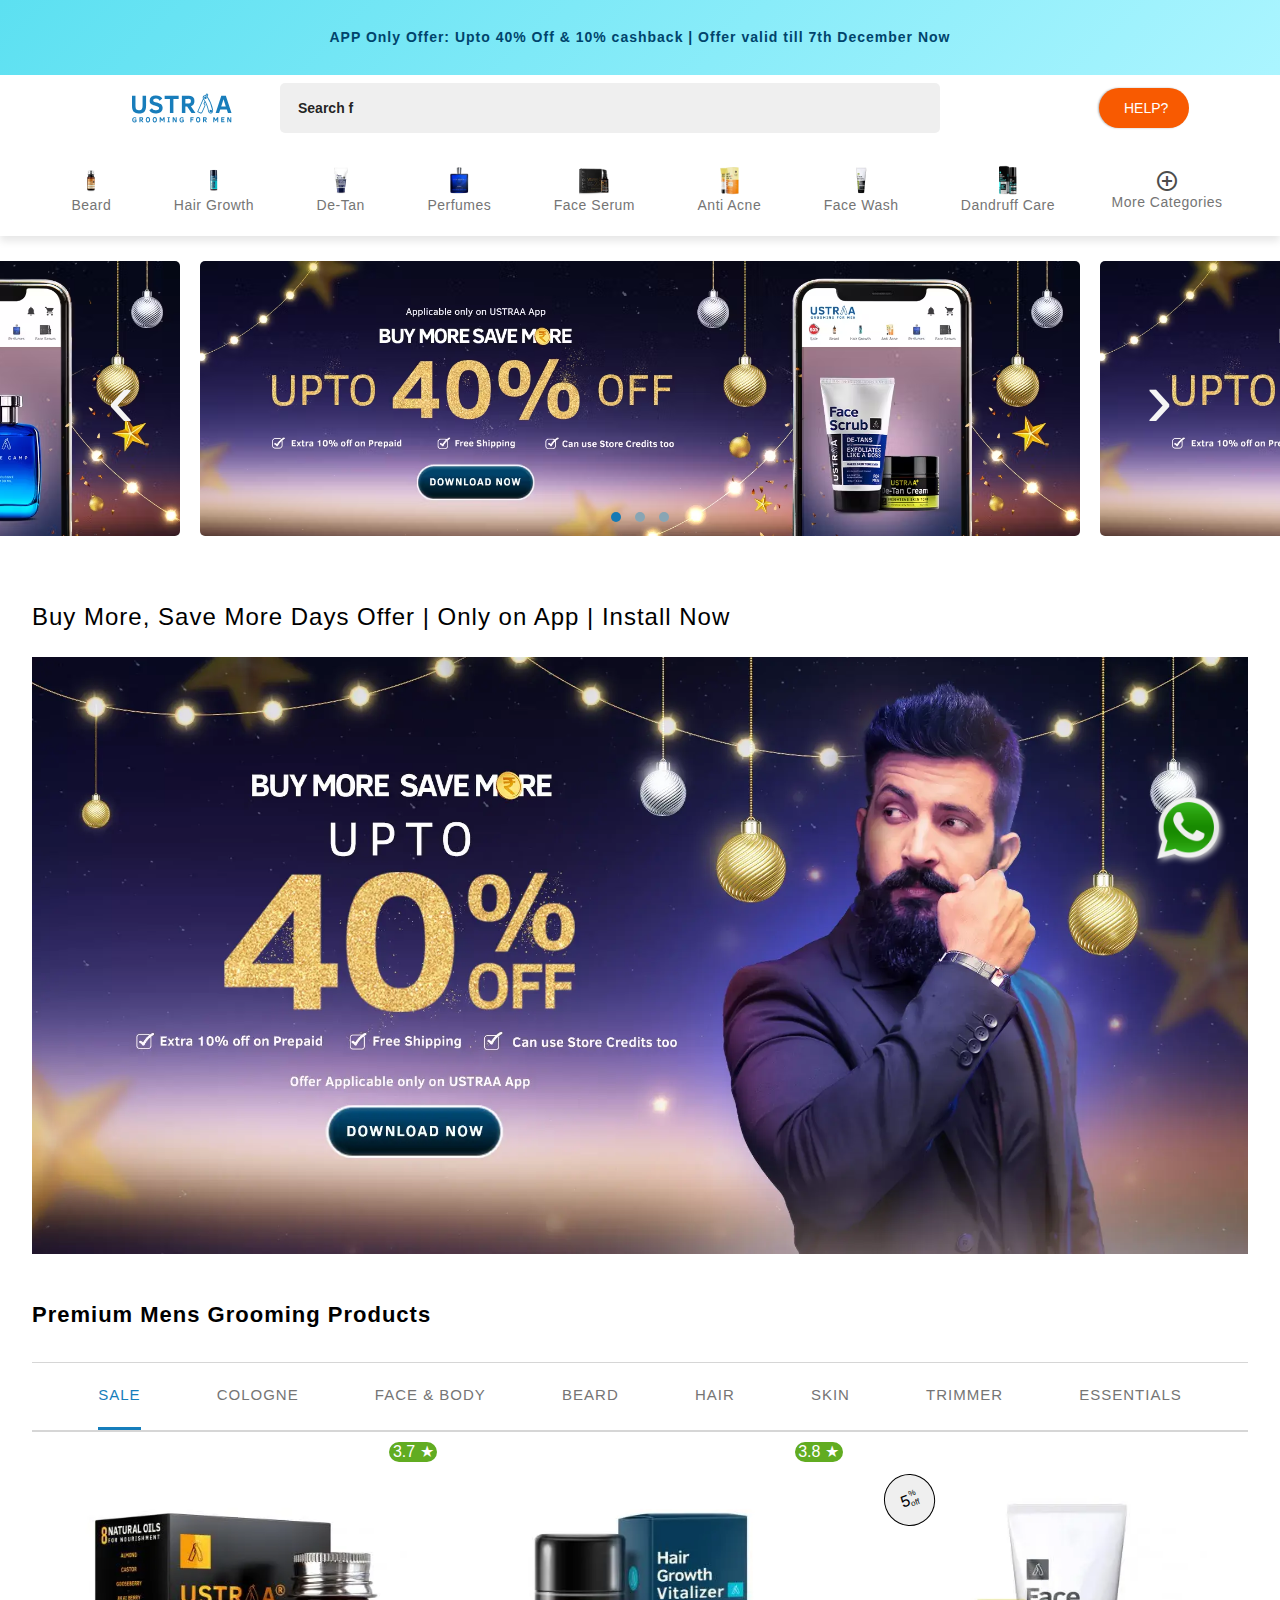
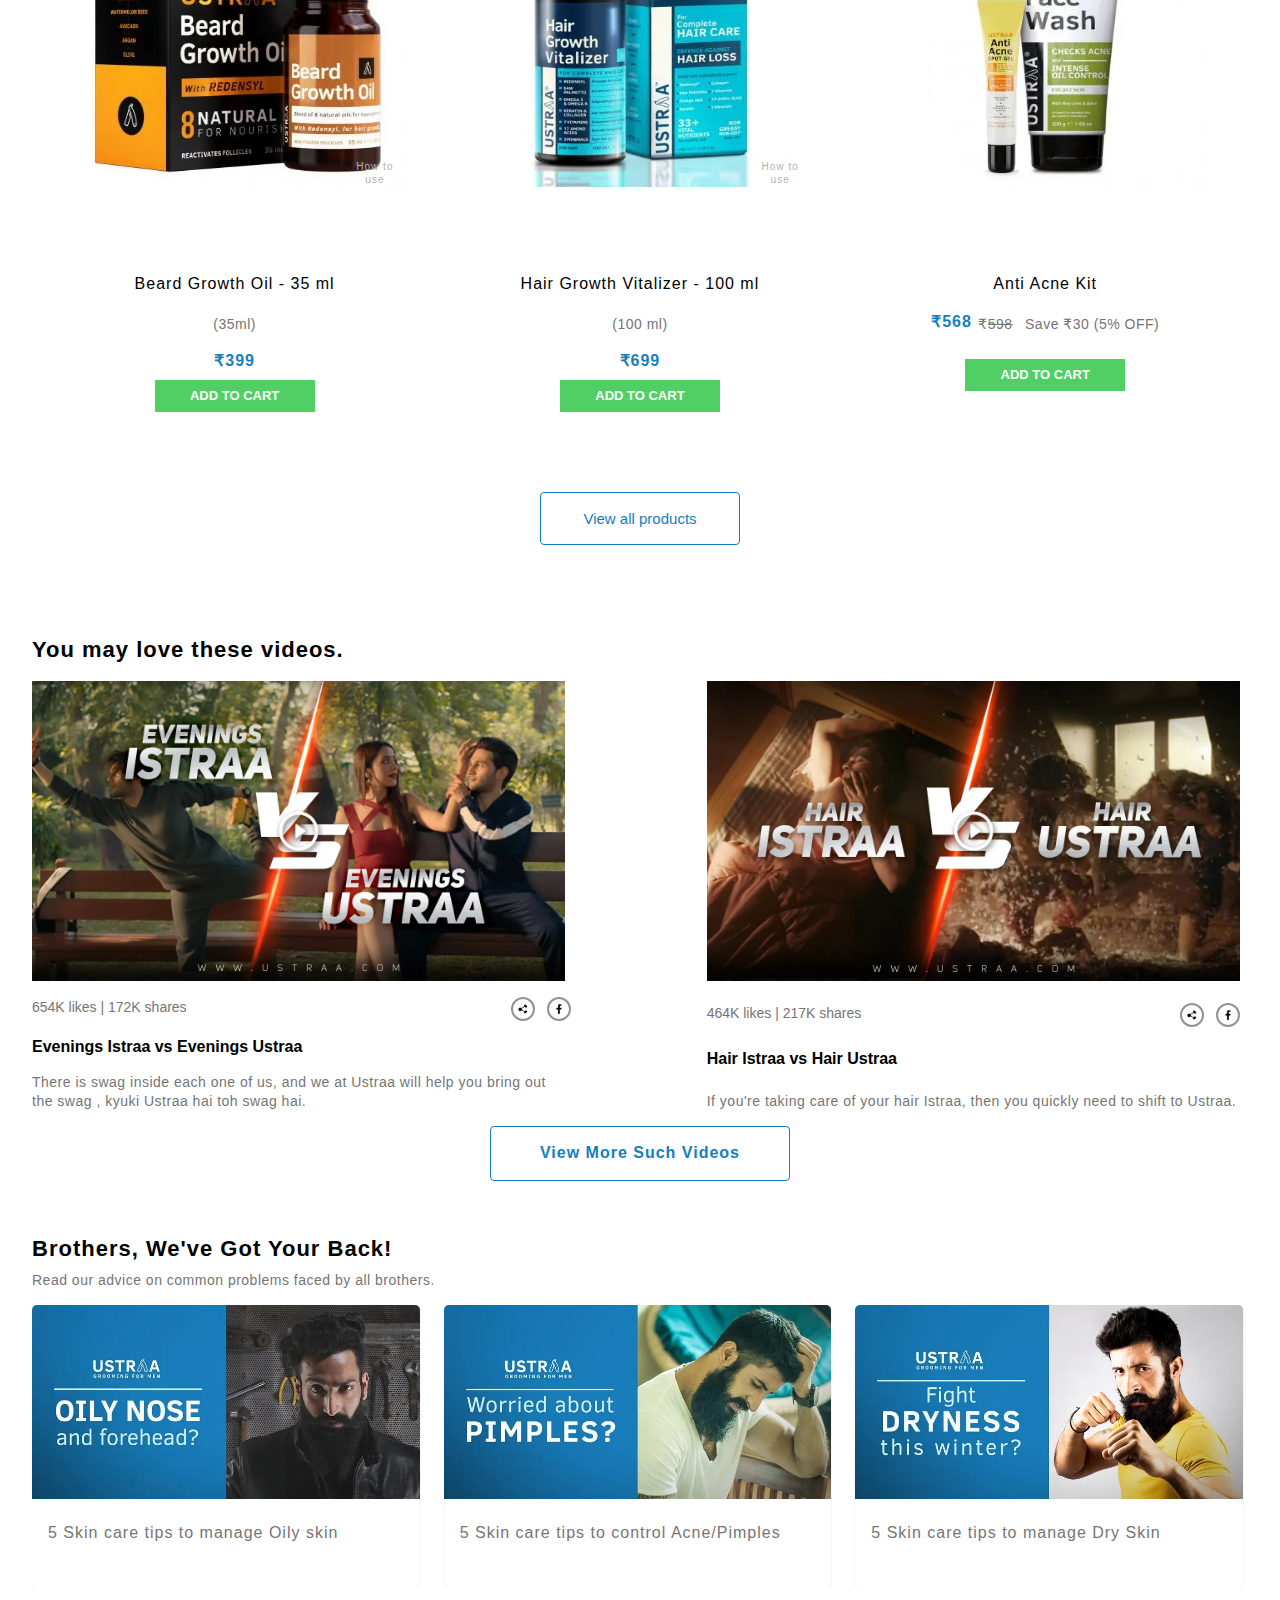
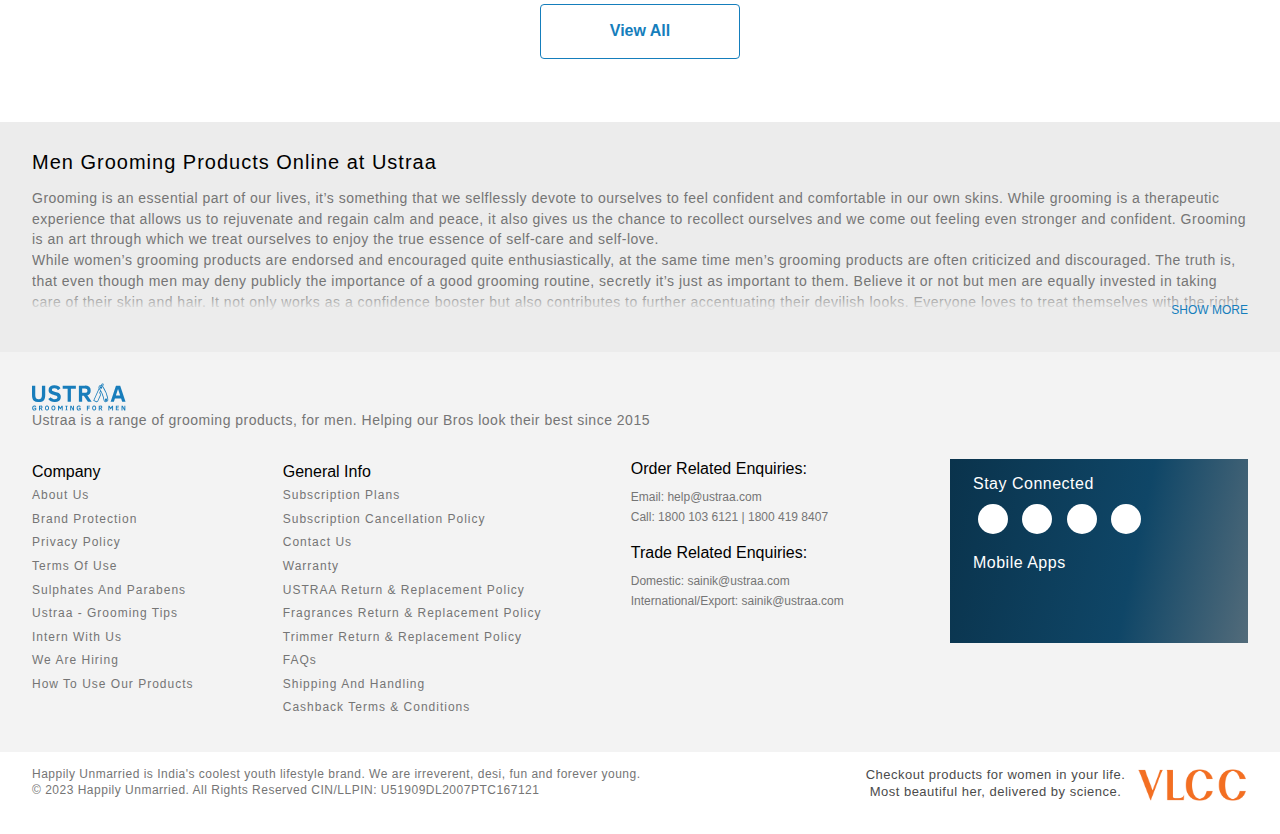
==== commit 4f1d0ad8: "whatsapp-icon" ====
--- a/index.html
+++ b/index.html
@@ -118,6 +118,8 @@
 </head>
 
 <body>
+  <!-- WHASTAPP LOGO -->
+  <span class="whatsapp-icon min-none inline-block"><img src="images/whatsApp-icon.png" alt="" width="64px"></span>
 
   <!-- TOP BLUE SECTION -->
   <header class="blue-section sticky top-0 z-50">
@@ -143,6 +145,7 @@
               <input class="search_input_box" type="search" placeholder="">
             </div>
           </form>
+          <span class="whatsapp-icon-2 large-none"><img src="images/whatsApp-icon.png" alt="" width="50px"></span>
         </div>
 
         <div class="icons_right">
--- a/ruchika-search.css
+++ b/ruchika-search.css
@@ -180,7 +180,7 @@
     }
 
     .search form {
-        width: 100% !important;
+        width: 95% !important;
         margin-left: 0rem !important;
         margin-right: 0rem !important;
     }
--- a/css/ustraa_mohammed.css
+++ b/css/ustraa_mohammed.css
@@ -400,6 +400,10 @@
     height: 300px !important;
 }
 
+.youtube-box-parent .youtube-box-child .item-2 {
+    width: 100% !important;
+}
+
 .youtube-box-parent .item-2 .item-2-child {
     flex-flow: row nowrap;
     justify-content: space-between !important;
@@ -435,7 +439,24 @@
 
 }
 
+.whatsapp-icon {
+    display: inline-block;
+    filter: drop-shadow(2px 2px 3px #d1d1d1);
+    position: fixed;
+    z-index: 500;
+    bottom: 40px;
+    right: 60px;
+}
+
 @media only screen and (max-width: 479px) {
+    .whatsapp-icon-2{
+        position: absolute !important;
+        display: inline-block !important;
+        /* top: 65px !important; */
+        right: 5px !important;
+        width: 30px !important;
+        bottom: 20px;
+    }
     .container {
         width: 100vw !important;
         padding-left: 0.5rem !important;
--- a/surbhi/surbhi-style.css
+++ b/surbhi/surbhi-style.css
@@ -278,7 +278,7 @@
 }
 
 .space {
-  margin-top: 2.45rem;
+  margin-bottom: 1.1rem;
 }
 
 .prodb {
